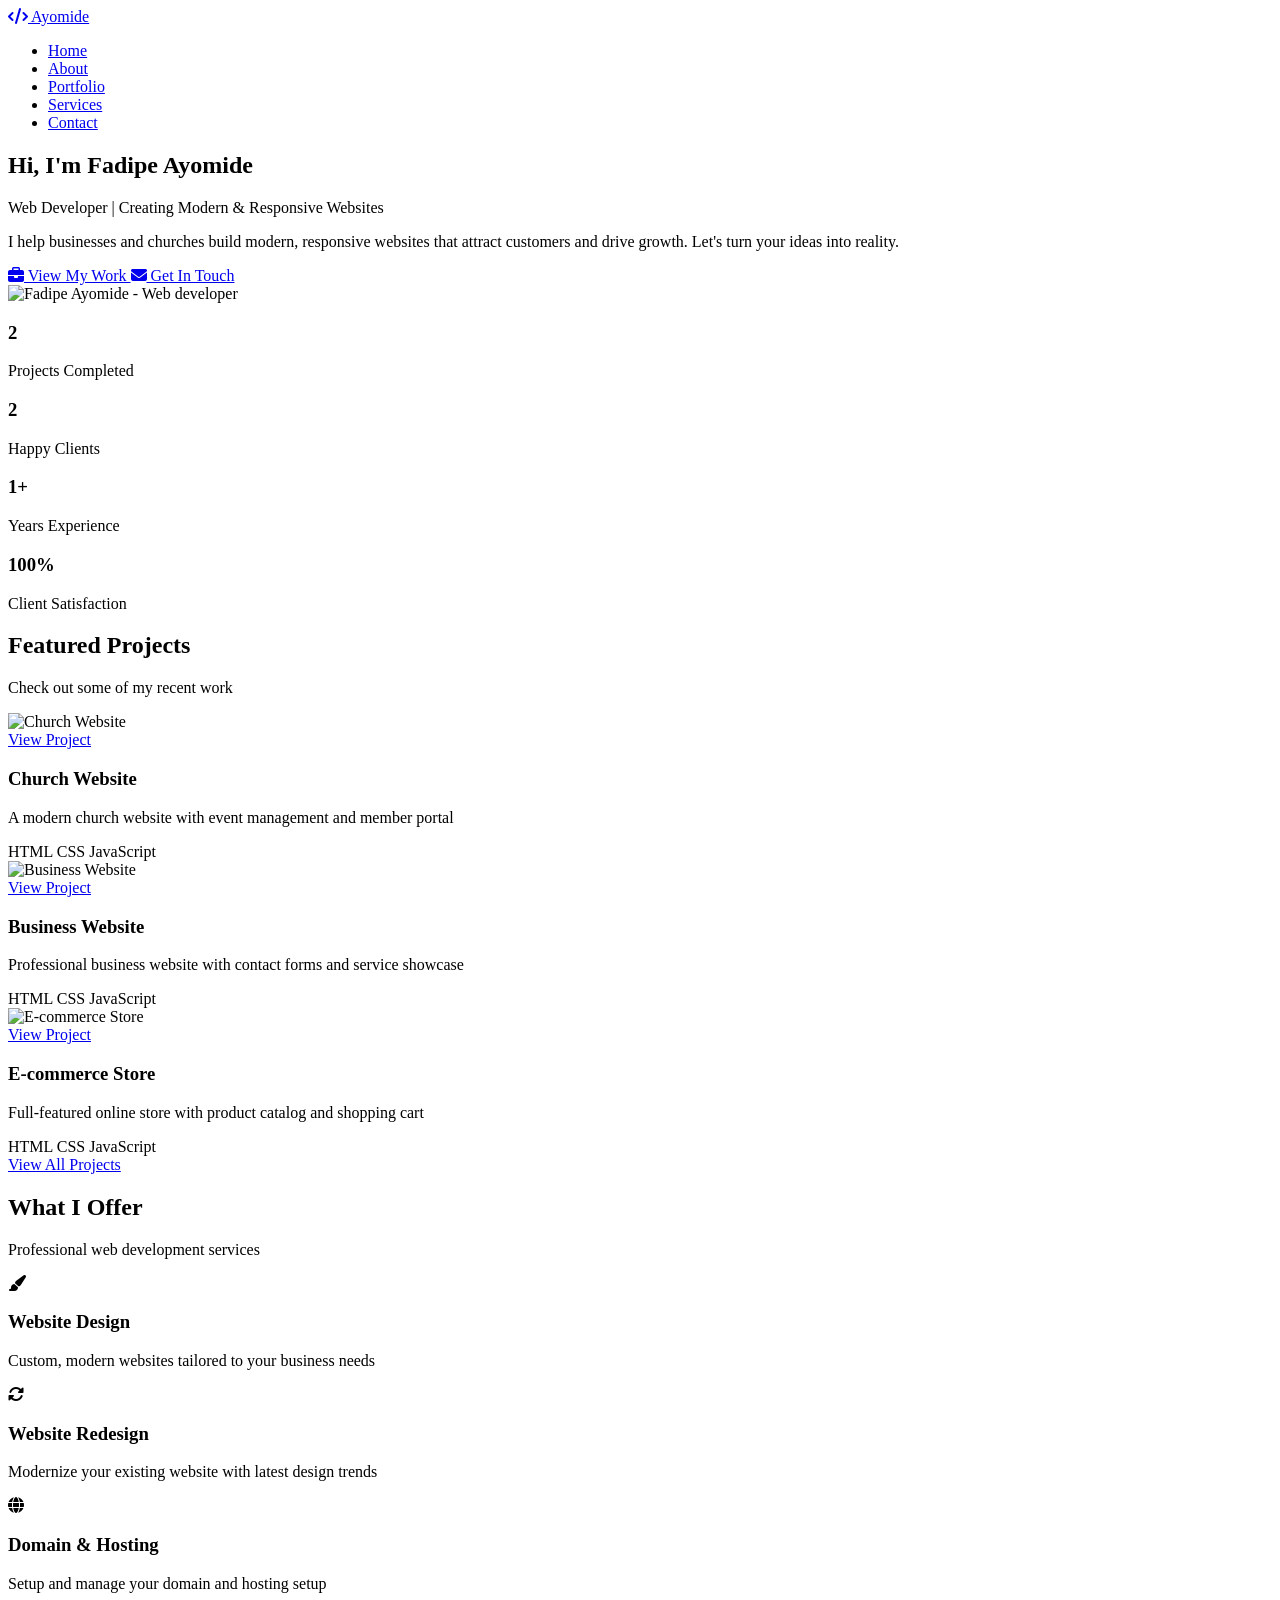
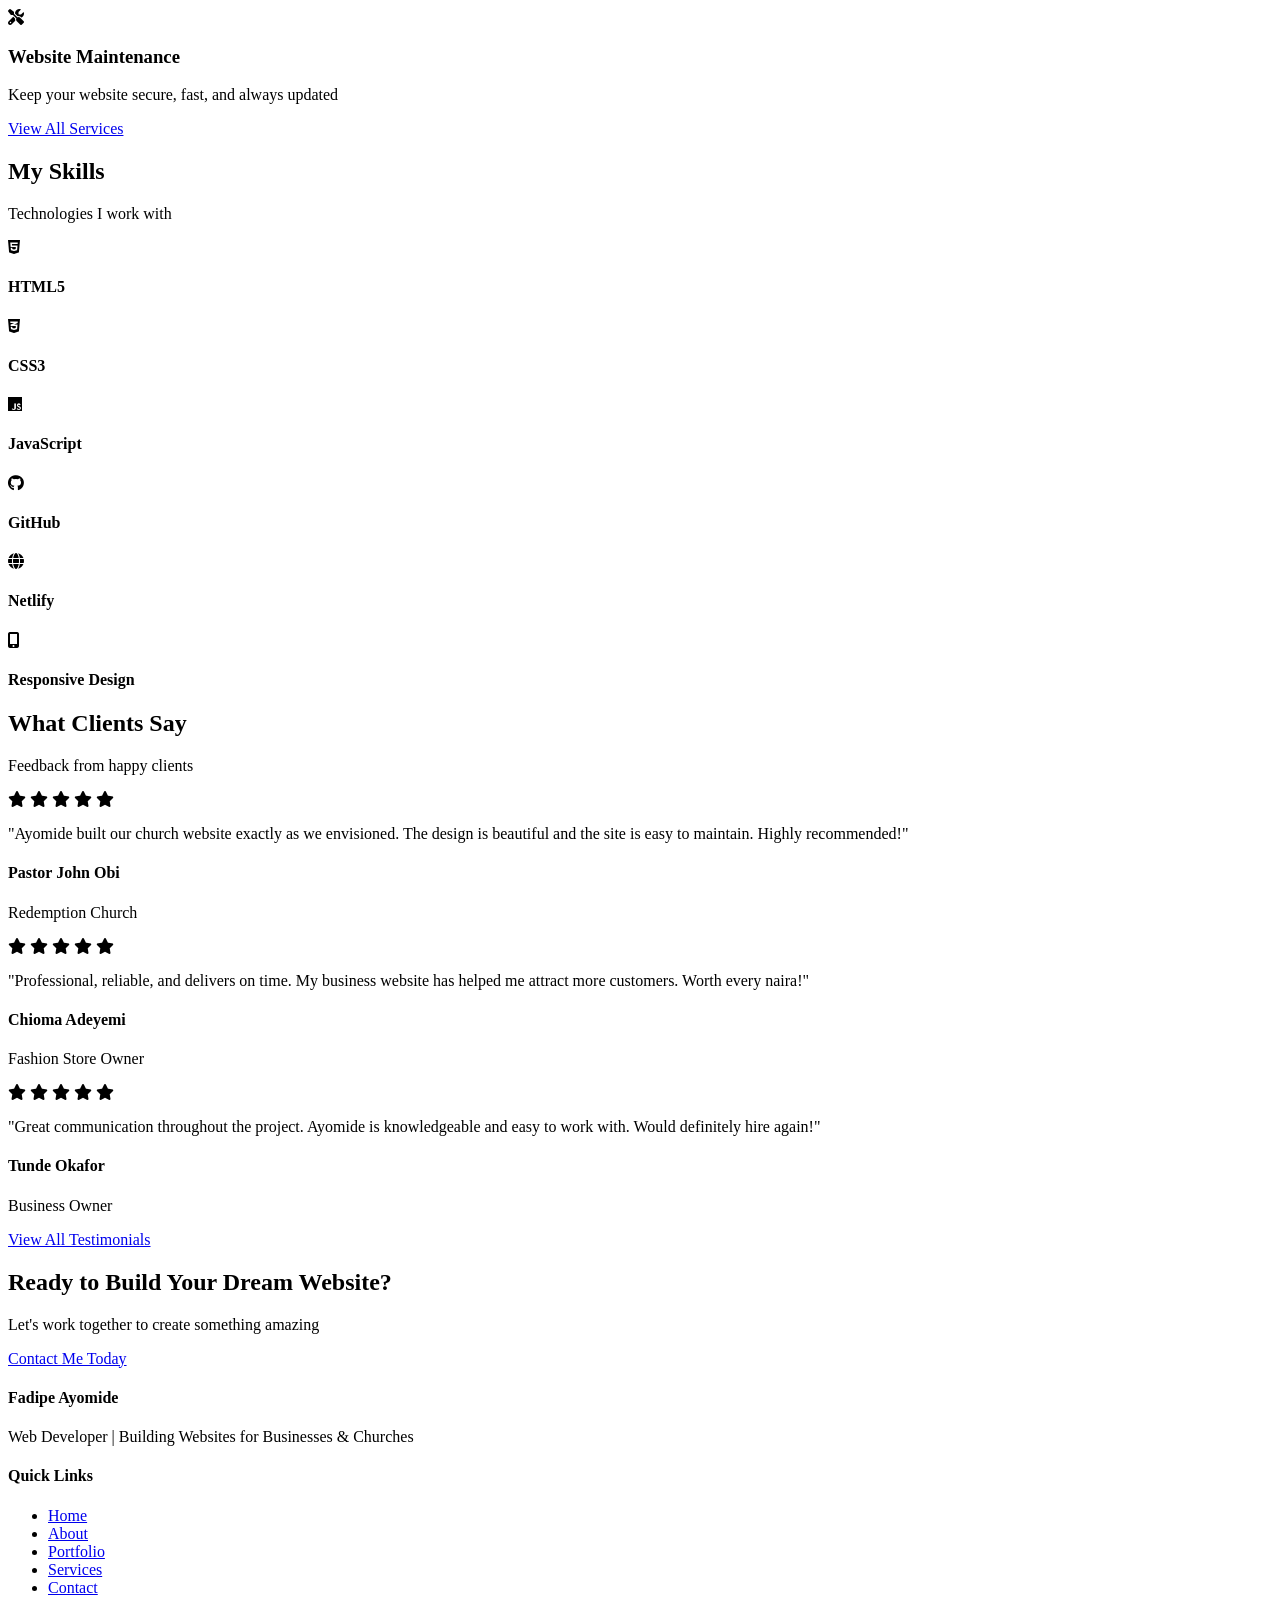
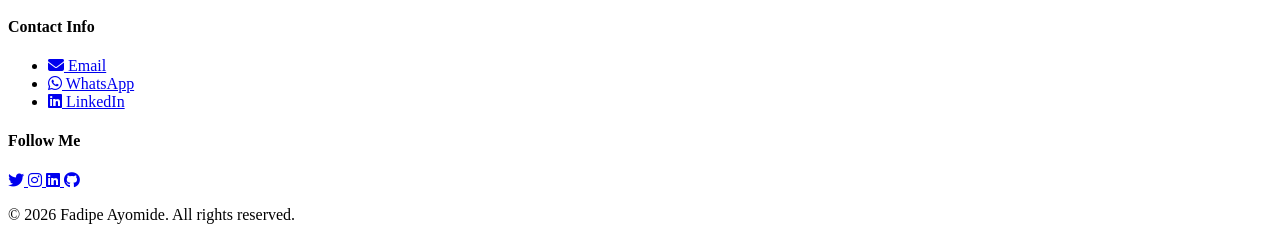
==== index.html @ 43a55271 "Update index.html" ====
<!DOCTYPE html>
<html lang="en">
<head>
    <meta charset="UTF-8">
    <meta name="viewport" content="width=device-width, initial-scale=1.0">
    <title>Fadipe Ayomide | Web Developer in Lagos, Nigeria</title>
    <meta name="description" content="Fadipe Ayomide is a professional web developer based in Lagos, Nigeria. He builds responsive websites for businesses, churches, and e-commerce brands. View his portfolio and contact him for affordable web design services." />
    <meta name="author" content="Fadipe Ayomide"/>
    <script type="application/ld+json">
{
  "@context": "https://schema.org",
  "@type": "Person",
  "name": "Fadipe Ayomide",
  "url": "https://fadipeayomide-portfolio.netlify.app/",
  "jobTitle": "Web Developer",
  "address": {
    "@type": "PostalAddress",
    "addressLocality": "Lagos",
    "addressCountry": "Nigeria"
  },
  "sameAs": [
    "https://github.com/ayomidejohn-max",
    "https://www.linkedin.com/in/fadipe-ayomide-oo1?utm_source=share_via&utm_content=profile&utm_medium=member_android",
  ]
}
    </script>
    <meta name="google-site-verification" content="SNGAaqN7cv9ubJ70wD2aol4jmVtgbN6CbvRn-JtB8uk" />
    <link rel="stylesheet" href="css/styles.css">
    <link rel="stylesheet" href="css/responsive.css">
    <link rel="stylesheet" href="https://cdnjs.cloudflare.com/ajax/libs/font-awesome/6.4.0/css/all.min.css">
</head>
<body>
    <!-- ==================== NAVIGATION ==================== -->
    <nav class="navbar">
        <div class="container">
            <div class="logo">
                <a href="index.html">
                    <i class="fas fa-code"></i> Ayomide
                </a>
            </div>
            <ul class="nav-links">
                <li><a href="index.html" class="active">Home</a></li>
                <li><a href="about.html">About</a></li>
                <li><a href="portfolio.html">Portfolio</a></li>
                <li><a href="services.html">Services</a></li>
                <li><a href="contact.html">Contact</a></li>
            </ul>
            <div class="hamburger">
                <span></span>
                <span></span>
                <span></span>
            </div>
        </div>
    </nav>

    <!-- ==================== HERO SECTION ==================== -->
    <section class="hero">
        <div class="container">
            <div class="hero-content">
                <h1 class="hero-title">
                    Hi, I'm <span class="highlight">Fadipe Ayomide</span>
                </h1>
                <p class="hero-subtitle">Web Developer | Creating Modern & Responsive Websites</p>
                <p class="hero-description">
                    I help businesses and churches build modern, responsive websites that attract 
                    customers and drive growth. Let's turn your ideas into reality.
                </p>
                <div class="hero-buttons">
                    <a href="portfolio.html" class="btn btn-primary">
                        <i class="fas fa-briefcase"></i> View My Work
                    </a>
                    <a href="contact.html" class="btn btn-secondary">
                        <i class="fas fa-envelope"></i> Get In Touch
                    </a>
                </div>
            </div>
            <div class="hero-image">
                <img src="profile-photo.jpg" alt=" Fadipe Ayomide - Web developer" class="profile-photo">
            </div>
        </div>
    </section>

    <!-- ==================== STATS SECTION ==================== -->
    <section class="stats">
        <div class="container">
            <div class="stat-card">
                <h3>2</h3>
                <p>Projects Completed</p>
            </div>
            <div class="stat-card">
                <h3>2</h3>
                <p>Happy Clients</p>
            </div>
            <div class="stat-card">
                <h3>1+</h3>
                <p>Years Experience</p>
            </div>
            <div class="stat-card">
                <h3>100%</h3>
                <p>Client Satisfaction</p>
            </div>
        </div>
    </section>

    <!-- ==================== FEATURED PROJECTS ==================== -->
    <section class="featured-projects">
        <div class="container">
            <div class="section-header">
                <h2>Featured Projects</h2>
                <p class="section-subtitle">Check out some of my recent work</p>
            </div>
            
            <div class="projects-grid">
                <!-- Project 1 -->
                <div class="project-card">
                    <div class="project-image">
                        <img src="project1.jpg" alt="Church Website">
                        <div class="project-overlay">
                            <a href="portfolio.html" class="project-link">View Project</a>
                        </div>
                    </div>
                    <div class="project-info">
                        <h3>Church Website</h3>
                        <p>A modern church website with event management and member portal</p>
                        <div class="project-tech">
                            <span>HTML</span>
                            <span>CSS</span>
                            <span>JavaScript</span>
                        </div>
                    </div>
                </div>

                <!-- Project 2 -->
                <div class="project-card">
                    <div class="project-image">
                        <img src="/project2.jpg" alt="Business Website">
                        <div class="project-overlay">
                            <a href="portfolio.html" class="project-link">View Project</a>
                        </div>
                    </div>
                    <div class="project-info">
                        <h3>Business Website</h3>
                        <p>Professional business website with contact forms and service showcase</p>
                        <div class="project-tech">
                            <span>HTML</span>
                            <span>CSS</span>
                            <span>JavaScript</span>
                        </div>
                    </div>
                </div>

                <!-- Project 3 -->
                <div class="project-card">
                    <div class="project-image">
                        <img src="project3.jpg" alt="E-commerce Store">
                        <div class="project-overlay">
                            <a href="portfolio.html" class="project-link">View Project</a>
                        </div>
                    </div>
                    <div class="project-info">
                        <h3>E-commerce Store</h3>
                        <p>Full-featured online store with product catalog and shopping cart</p>
                        <div class="project-tech">
                            <span>HTML</span>
                            <span>CSS</span>
                            <span>JavaScript</span>
                        </div>
                    </div>
                </div>
            </div>

            <div class="view-all-center">
                <a href="portfolio.html" class="btn btn-primary">View All Projects</a>
            </div>
        </div>
    </section>

    <!-- ==================== SERVICES PREVIEW ==================== -->
    <section class="services-preview">
        <div class="container">
            <div class="section-header">
                <h2>What I Offer</h2>
                <p class="section-subtitle">Professional web development services</p>
            </div>
            
            <div class="services-grid">
                <div class="service-card">
                    <div class="service-icon">
                        <i class="fas fa-paint-brush"></i>
                    </div>
                    <h3>Website Design</h3>
                    <p>Custom, modern websites tailored to your business needs</p>
                </div>

                <div class="service-card">
                    <div class="service-icon">
                        <i class="fas fa-sync-alt"></i>
                    </div>
                    <h3>Website Redesign</h3>
                    <p>Modernize your existing website with latest design trends</p>
                </div>

                <div class="service-card">
                    <div class="service-icon">
                        <i class="fas fa-globe"></i>
                    </div>
                    <h3>Domain & Hosting</h3>
                    <p>Setup and manage your domain and hosting setup</p>
                </div>

                <div class="service-card">
                    <div class="service-icon">
                        <i class="fas fa-tools"></i>
                    </div>
                    <h3>Website Maintenance</h3>
                    <p>Keep your website secure, fast, and always updated</p>
                </div>
            </div>

            <div class="view-all-center">
                <a href="services.html" class="btn btn-primary">View All Services</a>
            </div>
        </div>
    </section>

    <!-- ==================== SKILLS PREVIEW ==================== -->
    <section class="skills-preview">
        <div class="container">
            <div class="section-header">
                <h2>My Skills</h2>
                <p class="section-subtitle">Technologies I work with</p>
            </div>

            <div class="skills-grid">
                <div class="skill-item">
                    <i class="fab fa-html5"></i>
                    <h4>HTML5</h4>
                </div>
                <div class="skill-item">
                    <i class="fab fa-css3-alt"></i>
                    <h4>CSS3</h4>
                </div>
                <div class="skill-item">
                    <i class="fab fa-js"></i>
                    <h4>JavaScript</h4>
                </div>
                <div class="skill-item">
                    <i class="fab fa-github"></i>
                    <h4>GitHub</h4>
                </div>
                <div class="skill-item">
                    <i class="fas fa-globe"></i>
                    <h4>Netlify</h4>
                </div>
                <div class="skill-item">
                    <i class="fas fa-mobile-alt"></i>
                    <h4>Responsive Design</h4>
                </div>
            </div>
        </div>
    </section>

    <!-- ==================== TESTIMONIALS PREVIEW ==================== -->
    <section class="testimonials-preview">
        <div class="container">
            <div class="section-header">
                <h2>What Clients Say</h2>
                <p class="section-subtitle">Feedback from happy clients</p>
            </div>

            <div class="testimonials-grid">
                <div class="testimonial-card">
                    <div class="stars">
                        <i class="fas fa-star"></i>
                        <i class="fas fa-star"></i>
                        <i class="fas fa-star"></i>
                        <i class="fas fa-star"></i>
                        <i class="fas fa-star"></i>
                    </div>
                    <p class="testimonial-text">
                        "Ayomide built our church website exactly as we envisioned. The design is beautiful and the site is easy to maintain. Highly recommended!"
                    </p>
                    <div class="testimonial-author">
                        <h4>Pastor John Obi</h4>
                        <p>Redemption Church</p>
                    </div>
                </div>

                <div class="testimonial-card">
                    <div class="stars">
                        <i class="fas fa-star"></i>
                        <i class="fas fa-star"></i>
                        <i class="fas fa-star"></i>
                        <i class="fas fa-star"></i>
                        <i class="fas fa-star"></i>
                    </div>
                    <p class="testimonial-text">
                        "Professional, reliable, and delivers on time. My business website has helped me attract more customers. Worth every naira!"
                    </p>
                    <div class="testimonial-author">
                        <h4>Chioma Adeyemi</h4>
                        <p>Fashion Store Owner</p>
                    </div>
                </div>

                <div class="testimonial-card">
                    <div class="stars">
                        <i class="fas fa-star"></i>
                        <i class="fas fa-star"></i>
                        <i class="fas fa-star"></i>
                        <i class="fas fa-star"></i>
                        <i class="fas fa-star"></i>
                    </div>
                    <p class="testimonial-text">
                        "Great communication throughout the project. Ayomide is knowledgeable and easy to work with. Would definitely hire again!"
                    </p>
                    <div class="testimonial-author">
                        <h4>Tunde Okafor</h4>
                        <p>Business Owner</p>
                    </div>
                </div>
            </div>

            <div class="view-all-center">
                <a href="testimonials.html" class="btn btn-primary">View All Testimonials</a>
            </div>
        </div>
    </section>

    <!-- ==================== CTA SECTION ==================== -->
    <section class="cta">
        <div class="container">
            <h2>Ready to Build Your Dream Website?</h2>
            <p>Let's work together to create something amazing</p>
            <a href="contact.html" class="btn btn-light">Contact Me Today</a>
        </div>
    </section>

    <!-- ==================== FOOTER ==================== -->
    <footer class="footer">
        <div class="container">
            <div class="footer-content">
                <!-- Footer Section 1 -->
                <div class="footer-section">
                    <h4>Fadipe Ayomide</h4>
                    <p>Web Developer | Building Websites for Businesses & Churches</p>
                </div>

                <!-- Footer Section 2 -->
                <div class="footer-section">
                    <h4>Quick Links</h4>
                    <ul>
                        <li><a href="index.html">Home</a></li>
                        <li><a href="about.html">About</a></li>
                        <li><a href="portfolio.html">Portfolio</a></li>
                        <li><a href="services.html">Services</a></li>
                        <li><a href="contact.html">Contact</a></li>
                    </ul>
                </div>

                <!-- Footer Section 3 -->
                <div class="footer-section">
                    <h4>Contact Info</h4>
                    <ul>
                        <li>
                            <a href="mailto:fadipeayomide17@gmail.com">
                                <i class="fas fa-envelope"></i> Email
                            </a>
                        </li>
                        <li>
                            <a href="https://wa.me/2349033212713" target="_blank">
                                <i class="fab fa-whatsapp"></i> WhatsApp
                            </a>
                        </li>
                        <li>
                            <a href="https://www.linkedin.com/in/fadipe-ayomide-oo1" target="_blank">
                                <i class="fab fa-linkedin"></i> LinkedIn
                            </a>
                        </li>
                    </ul>
                </div>

                <!-- Footer Section 4 -->
                <div class="footer-section">
                    <h4>Follow Me</h4>
                    <div class="social-links">
                        <a href="https://twitter.com" target="_blank" title="Twitter">
                            <i class="fab fa-twitter"></i>
                        </a>
                        <a href="https://instagram.com" target="_blank" title="Instagram">
                            <i class="fab fa-instagram"></i>
                        </a>
                        <a href="https://www.linkedin.com/in/fadipe-ayomide-oo1" target="_blank" title="LinkedIn">
                            <i class="fab fa-linkedin"></i>
                        </a>
                        <a href="https://github.com" target="_blank" title="GitHub">
                            <i class="fab fa-github"></i>
                        </a>
                    </div>
                </div>
            </div>

            <!-- Footer Bottom -->
            <div class="footer-bottom">
                <p>&copy; 2026 Fadipe Ayomide. All rights reserved.</p>
            </div>
        </div>
    </footer>

    <!-- ==================== SCRIPTS ==================== -->
    <script src="js/script.js"></script>
</body>
</html>
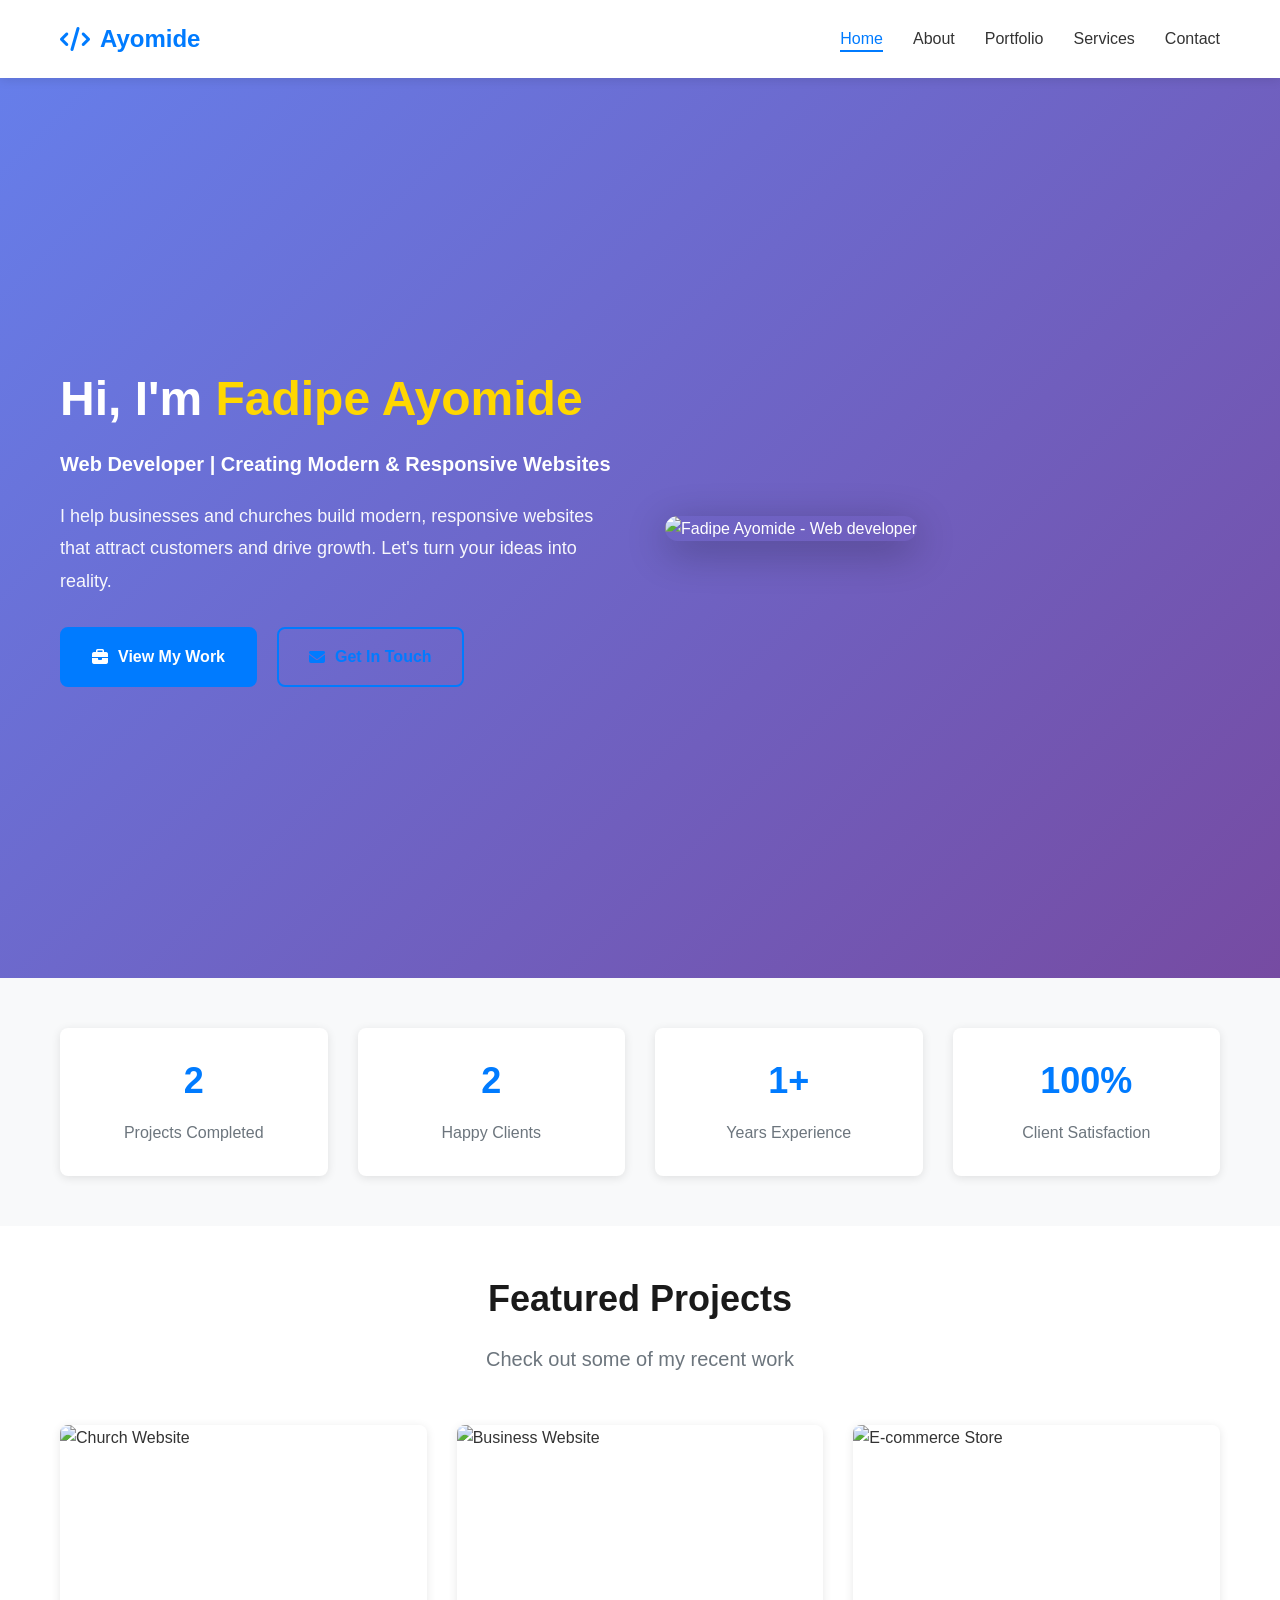
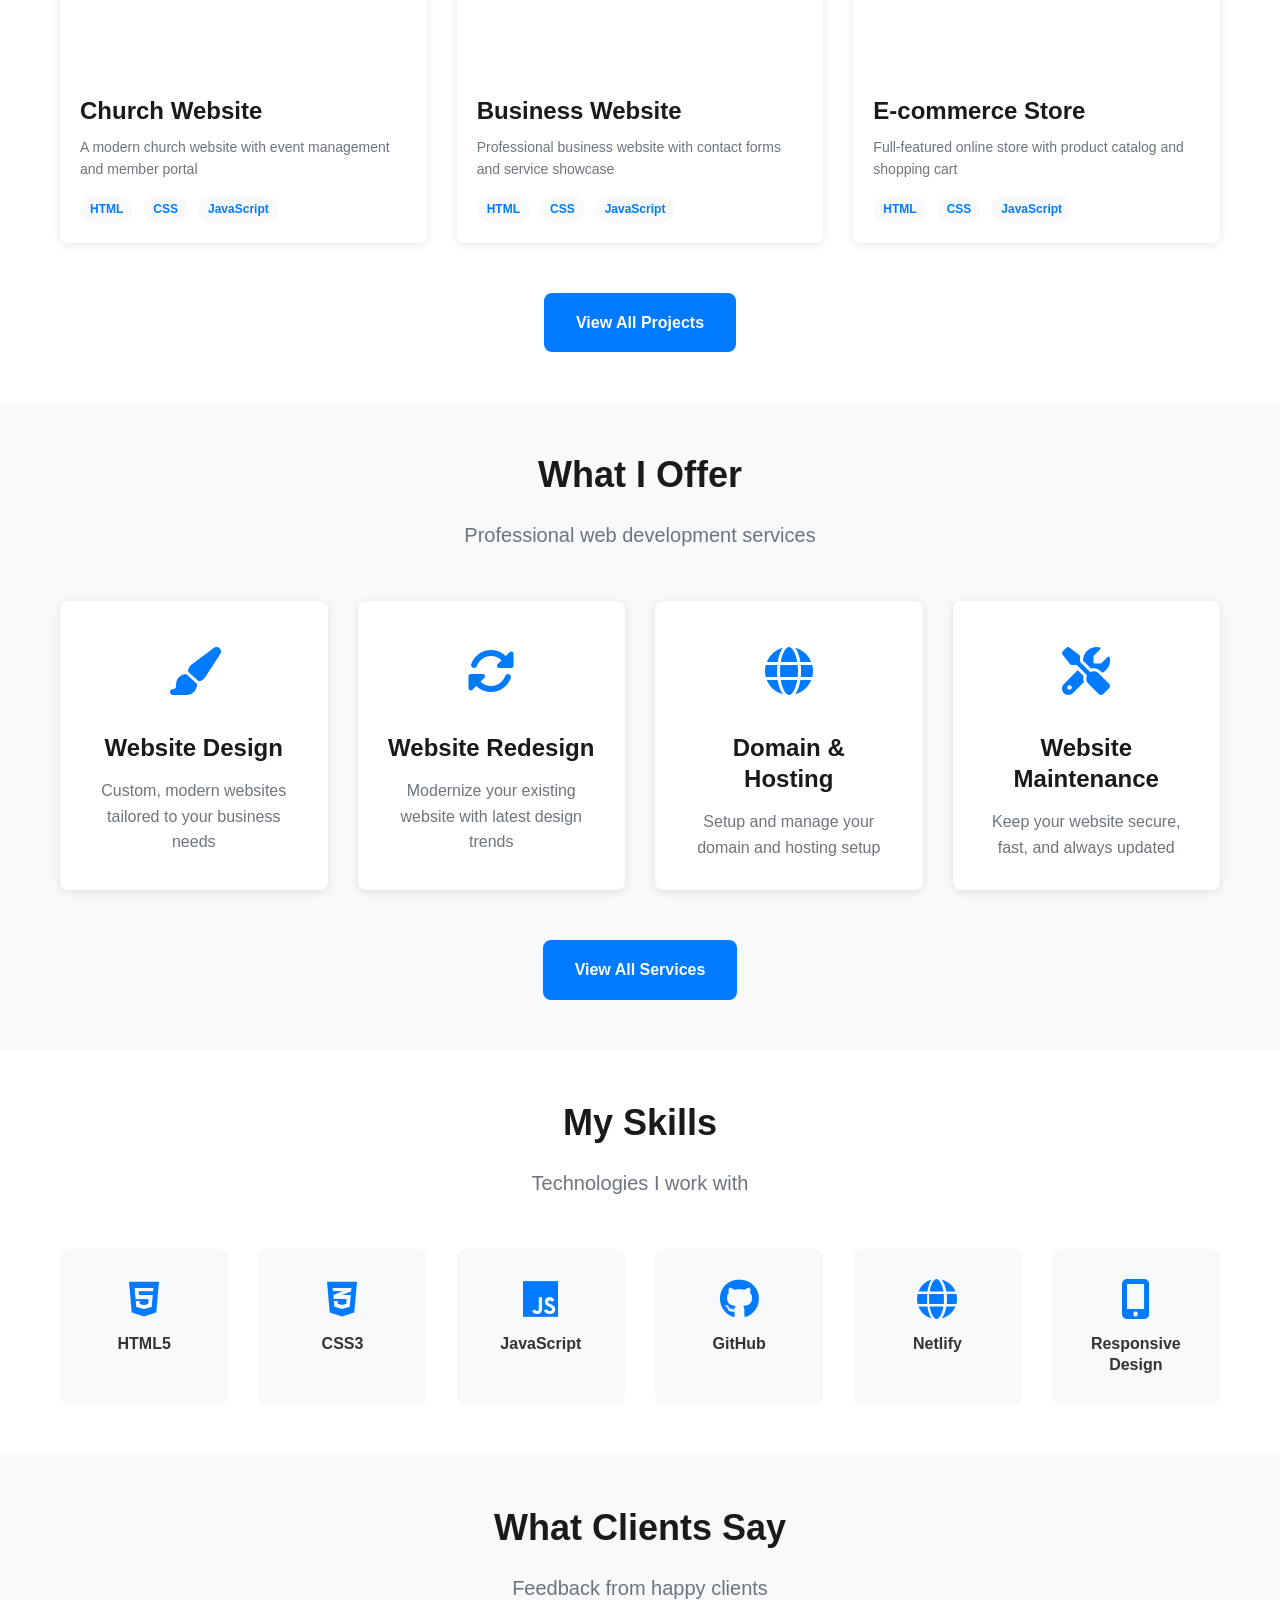
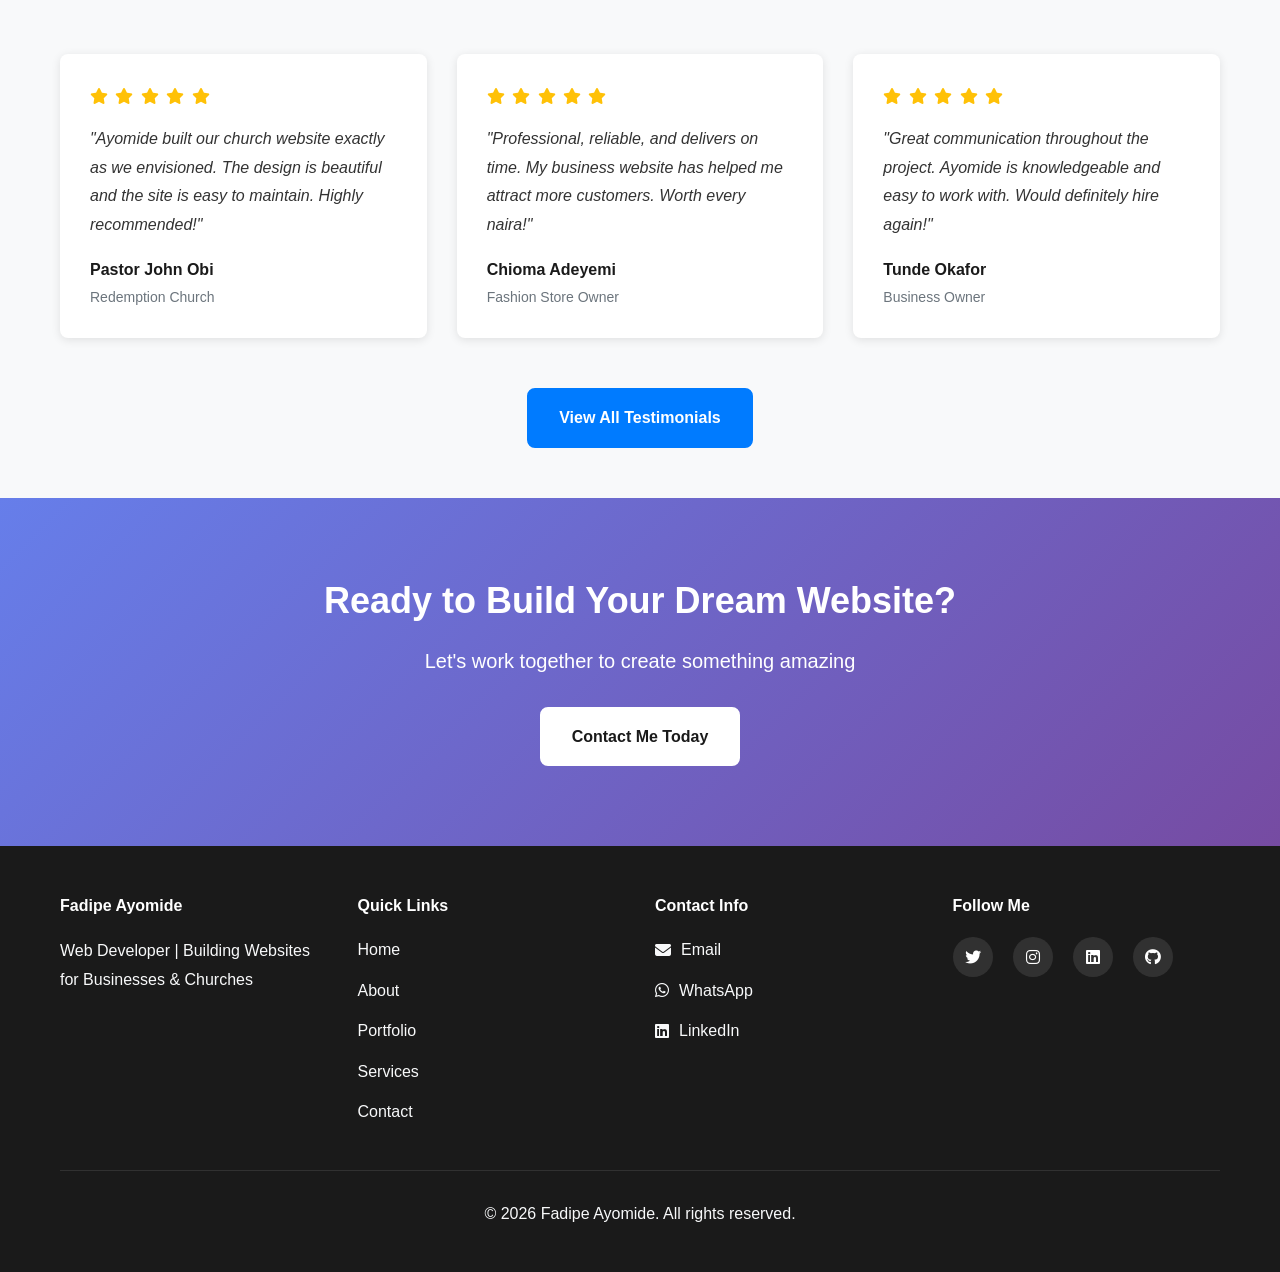
==== commit 69d6f15a: "Update index.html" ====
--- a/index.html
+++ b/index.html
@@ -11,7 +11,7 @@
   "@context": "https://schema.org",
   "@type": "Person",
   "name": "Fadipe Ayomide",
-  "url": "https://fadipeayomide-portfolio.netlify.app/",
+  "url": "https://fadipe-ayomide.netlify.app/",
   "jobTitle": "Web Developer",
   "address": {
     "@type": "PostalAddress",
@@ -24,7 +24,7 @@
   ]
 }
     </script>
-    <meta name="google-site-verification" content="SNGAaqN7cv9ubJ70wD2aol4jmVtgbN6CbvRn-JtB8uk" />
+    <meta name="google-site-verification" content="google-site-verification=AJOcswPf_LCkEV9ADrlcrHZTpO00wOT6LRlL_r1VpU8" />
     <link rel="stylesheet" href="css/styles.css">
     <link rel="stylesheet" href="css/responsive.css">
     <link rel="stylesheet" href="https://cdnjs.cloudflare.com/ajax/libs/font-awesome/6.4.0/css/all.min.css">
--- a/css/styles.css
+++ b/css/styles.css
@@ -0,0 +1,4756 @@
+/* ============================================================
+   FADIPE AYOMIDE PORTFOLIO - MAIN STYLES
+   ============================================================ */
+
+/* ==================== ROOT VARIABLES ==================== */
+:root {
+    /* Colors */
+    --primary-color: #007bff;
+    --secondary-color: #6c757d;
+    --success-color: #28a745;
+    --danger-color: #dc3545;
+    --dark-color: #1a1a1a;
+    --light-color: #f8f9fa;
+    --white-color: #ffffff;
+    --text-color: #333333;
+    --border-color: #e0e0e0;
+    --shadow-color: rgba(0, 0, 0, 0.1);
+    
+    /* Fonts */
+    --font-family: 'Segoe UI', Tahoma, Geneva, Verdana, sans-serif;
+    --font-size-base: 16px;
+    --font-size-large: 20px;
+    --font-size-h1: 48px;
+    --font-size-h2: 36px;
+    --font-size-h3: 24px;
+    
+    /* Spacing */
+    --spacing-xs: 5px;
+    --spacing-sm: 10px;
+    --spacing-md: 15px;
+    --spacing-lg: 20px;
+    --spacing-xl: 30px;
+    --spacing-xxl: 50px;
+    
+    /* Border Radius */
+    --border-radius: 8px;
+    --border-radius-large: 15px;
+    
+    /* Transitions */
+    --transition: all 0.3s ease;
+    
+    /* Box Shadow */
+    --box-shadow: 0 2px 10px rgba(0, 0, 0, 0.1);
+    --box-shadow-hover: 0 5px 20px rgba(0, 0, 0, 0.15);
+}
+
+/* ==================== GLOBAL STYLES ==================== */
+* {
+    margin: 0;
+    padding: 0;
+    box-sizing: border-box;
+}
+
+html {
+    scroll-behavior: smooth;
+}
+
+body {
+    font-family: var(--font-family);
+    font-size: var(--font-size-base);
+    color: var(--text-color);
+    line-height: 1.6;
+    background-color: var(--white-color);
+}
+
+/* ==================== TYPOGRAPHY ==================== */
+h1, h2, h3, h4, h5, h6 {
+    font-weight: 700;
+    margin-bottom: var(--spacing-lg);
+    line-height: 1.3;
+}
+
+h1 {
+    font-size: var(--font-size-h1);
+}
+
+h2 {
+    font-size: var(--font-size-h2);
+}
+
+h3 {
+    font-size: var(--font-size-h3);
+}
+
+p {
+    margin-bottom: var(--spacing-md);
+}
+
+a {
+    color: var(--primary-color);
+    text-decoration: none;
+    transition: var(--transition);
+}
+
+a:hover {
+    color: darken(var(--primary-color), 10%);
+}
+
+ul, ol {
+    margin-left: var(--spacing-lg);
+    margin-bottom: var(--spacing-md);
+}
+
+/* ==================== CONTAINER ==================== */
+.container {
+    max-width: 1200px;
+    margin: 0 auto;
+    padding: 0 var(--spacing-lg);
+}
+
+/* ==================== BUTTONS ==================== */
+.btn {
+    display: inline-block;
+    padding: var(--spacing-md) var(--spacing-xl);
+    border-radius: var(--border-radius);
+    font-size: var(--font-size-base);
+    font-weight: 600;
+    text-align: center;
+    cursor: pointer;
+    transition: var(--transition);
+    border: 2px solid transparent;
+    text-decoration: none;
+    white-space: nowrap;
+    display: inline-flex;
+    align-items: center;
+    gap: var(--spacing-sm);
+}
+
+.btn-primary {
+    background-color: var(--primary-color);
+    color: var(--white-color);
+    border-color: var(--primary-color);
+}
+
+.btn-primary:hover {
+    background-color: #0056b3;
+    border-color: #0056b3;
+    transform: translateY(-2px);
+    box-shadow: var(--box-shadow-hover);
+}
+
+.btn-secondary {
+    background-color: transparent;
+    color: var(--primary-color);
+    border-color: var(--primary-color);
+}
+
+.btn-secondary:hover {
+    background-color: var(--primary-color);
+    color: var(--white-color);
+    transform: translateY(-2px);
+}
+
+.btn-light {
+    background-color: var(--white-color);
+    color: var(--dark-color);
+    border-color: var(--white-color);
+}
+
+.btn-light:hover {
+    background-color: var(--light-color);
+    transform: translateY(-2px);
+    box-shadow: var(--box-shadow-hover);
+}
+
+.btn-small {
+    padding: var(--spacing-sm) var(--spacing-md);
+    font-size: 14px;
+}
+
+/* ==================== NAVIGATION ==================== */
+.navbar {
+    background-color: var(--white-color);
+    box-shadow: var(--box-shadow);
+    position: sticky;
+    top: 0;
+    z-index: 1000;
+}
+
+.navbar .container {
+    display: flex;
+    justify-content: space-between;
+    align-items: center;
+    padding: var(--spacing-lg);
+}
+
+.logo a {
+    font-size: 24px;
+    font-weight: 700;
+    color: var(--primary-color);
+    display: flex;
+    align-items: center;
+    gap: var(--spacing-sm);
+}
+
+.nav-links {
+    display: flex;
+    list-style: none;
+    gap: var(--spacing-xl);
+    margin: 0;
+}
+
+.nav-links a {
+    color: var(--text-color);
+    font-weight: 500;
+    position: relative;
+    padding-bottom: 5px;
+}
+
+.nav-links a:hover,
+.nav-links a.active {
+    color: var(--primary-color);
+}
+
+.nav-links a.active::after {
+    content: '';
+    position: absolute;
+    bottom: 0;
+    left: 0;
+    width: 100%;
+    height: 2px;
+    background-color: var(--primary-color);
+}
+
+.hamburger {
+    display: none;
+    flex-direction: column;
+    cursor: pointer;
+    gap: 5px;
+}
+
+.hamburger span {
+    width: 25px;
+    height: 3px;
+    background-color: var(--text-color);
+    border-radius: 2px;
+    transition: var(--transition);
+}
+
+/* ==================== HERO SECTION ==================== */
+.hero {
+    padding: 100px var(--spacing-lg);
+    background: linear-gradient(135deg, #667eea 0%, #764ba2 100%);
+    color: var(--white-color);
+    min-height: 100vh;
+    display: flex;
+    align-items: center;
+}
+
+.hero .container {
+    display: grid;
+    grid-template-columns: 1fr 1fr;
+    gap: var(--spacing-xxl);
+    align-items: center;
+}
+
+.hero-content h1 {
+    font-size: var(--font-size-h1);
+    margin-bottom: var(--spacing-lg);
+    line-height: 1.2;
+}
+
+.highlight {
+    color: #ffd700;
+}
+
+.hero-subtitle {
+    font-size: var(--font-size-large);
+    margin-bottom: var(--spacing-lg);
+    font-weight: 600;
+}
+
+.hero-description {
+    font-size: 18px;
+    margin-bottom: var(--spacing-xl);
+    line-height: 1.8;
+    opacity: 0.95;
+}
+
+.hero-buttons {
+    display: flex;
+    gap: var(--spacing-lg);
+    flex-wrap: wrap;
+}
+
+.profile-photo {
+    width: 100%;
+    max-width: 400px;
+    border-radius: var(--border-radius-large);
+    box-shadow: 0 10px 40px rgba(0, 0, 0, 0.3);
+    animation: float 3s ease-in-out infinite;
+}
+
+@keyframes float {
+    0%, 100% {
+        transform: translateY(0px);
+    }
+    50% {
+        transform: translateY(-20px);
+    }
+}
+
+/* ==================== STATS SECTION ==================== */
+.stats {
+    padding: var(--spacing-xxl) var(--spacing-lg);
+    background-color: var(--light-color);
+}
+
+.stats .container {
+    display: grid;
+    grid-template-columns: repeat(auto-fit, minmax(200px, 1fr));
+    gap: var(--spacing-xl);
+}
+
+.stat-card {
+    text-align: center;
+    padding: var(--spacing-xl);
+    background-color: var(--white-color);
+    border-radius: var(--border-radius);
+    box-shadow: var(--box-shadow);
+    transition: var(--transition);
+}
+
+.stat-card:hover {
+    transform: translateY(-5px);
+    box-shadow: var(--box-shadow-hover);
+}
+
+.stat-card h3 {
+    font-size: 36px;
+    color: var(--primary-color);
+    margin-bottom: var(--spacing-md);
+}
+
+.stat-card p {
+    color: var(--secondary-color);
+    margin: 0;
+}
+
+/* ==================== SECTION HEADER ==================== */
+.section-header {
+    text-align: center;
+    margin-bottom: var(--spacing-xxl);
+}
+
+.section-header h2 {
+    color: var(--dark-color);
+    margin-bottom: var(--spacing-lg);
+}
+
+.section-subtitle {
+    font-size: var(--font-size-large);
+    color: var(--secondary-color);
+    margin-bottom: 0;
+}
+
+/* ==================== FEATURED PROJECTS ==================== */
+.featured-projects {
+    padding: var(--spacing-xxl) var(--spacing-lg);
+}
+
+.projects-grid {
+    display: grid;
+    grid-template-columns: repeat(auto-fit, minmax(300px, 1fr));
+    gap: var(--spacing-xl);
+    margin-bottom: var(--spacing-xxl);
+}
+
+.project-card {
+    border-radius: var(--border-radius);
+    overflow: hidden;
+    box-shadow: var(--box-shadow);
+    transition: var(--transition);
+}
+
+.project-card:hover {
+    transform: translateY(-8px);
+    box-shadow: var(--box-shadow-hover);
+}
+
+.project-image {
+    position: relative;
+    overflow: hidden;
+    height: 250px;
+}
+
+.project-image img {
+    width: 100%;
+    height: 100%;
+    object-fit: cover;
+    transition: var(--transition);
+}
+
+.project-card:hover .project-image img {
+    transform: scale(1.1);
+}
+
+.project-overlay {
+    position: absolute;
+    top: 0;
+    left: 0;
+    width: 100%;
+    height: 100%;
+    background-color: rgba(0, 123, 255, 0.9);
+    display: flex;
+    align-items: center;
+    justify-content: center;
+    opacity: 0;
+    transition: var(--transition);
+}
+
+.project-card:hover .project-overlay {
+    opacity: 1;
+}
+
+.project-link {
+    background-color: var(--white-color);
+    color: var(--primary-color);
+    padding: var(--spacing-md) var(--spacing-xl);
+    border-radius: var(--border-radius);
+    font-weight: 600;
+    display: inline-block;
+}
+
+.project-link:hover {
+    background-color: var(--light-color);
+}
+
+.project-info {
+    padding: var(--spacing-lg);
+}
+
+.project-info h3 {
+    color: var(--dark-color);
+    margin-bottom: var(--spacing-sm);
+}
+
+.project-info p {
+    color: var(--secondary-color);
+    font-size: 14px;
+    margin-bottom: var(--spacing-md);
+}
+
+.project-tech {
+    display: flex;
+    gap: var(--spacing-sm);
+    flex-wrap: wrap;
+}
+
+.project-tech span {
+    background-color: var(--light-color);
+    color: var(--primary-color);
+    padding: 4px 10px;
+    border-radius: 20px;
+    font-size: 12px;
+    font-weight: 600;
+}
+
+/* ==================== VIEW ALL CENTER ==================== */
+.view-all-center {
+    text-align: center;
+}
+
+/* ==================== SERVICES PREVIEW ==================== */
+.services-preview {
+    padding: var(--spacing-xxl) var(--spacing-lg);
+    background-color: var(--light-color);
+}
+
+.services-grid {
+    display: grid;
+    grid-template-columns: repeat(auto-fit, minmax(250px, 1fr));
+    gap: var(--spacing-xl);
+    margin-bottom: var(--spacing-xxl);
+}
+
+.service-card {
+    background-color: var(--white-color);
+    padding: var(--spacing-xl);
+    border-radius: var(--border-radius);
+    text-align: center;
+    box-shadow: var(--box-shadow);
+    transition: var(--transition);
+    border-top: 4px solid transparent;
+}
+
+.service-card:hover {
+    transform: translateY(-8px);
+    box-shadow: var(--box-shadow-hover);
+    border-top-color: var(--primary-color);
+}
+
+.service-icon {
+    font-size: 48px;
+    color: var(--primary-color);
+    margin-bottom: var(--spacing-lg);
+}
+
+.service-card h3 {
+    color: var(--dark-color);
+    margin-bottom: var(--spacing-md);
+}
+
+.service-card p {
+    color: var(--secondary-color);
+    margin: 0;
+}
+
+/* ==================== SKILLS PREVIEW ==================== */
+.skills-preview {
+    padding: var(--spacing-xxl) var(--spacing-lg);
+}
+
+.skills-grid {
+    display: grid;
+    grid-template-columns: repeat(auto-fit, minmax(150px, 1fr));
+    gap: var(--spacing-xl);
+}
+
+.skill-item {
+    text-align: center;
+    padding: var(--spacing-xl);
+    background-color: var(--light-color);
+    border-radius: var(--border-radius);
+    transition: var(--transition);
+}
+
+.skill-item:hover {
+    background-color: var(--primary-color);
+    color: var(--white-color);
+    transform: translateY(-5px);
+}
+
+.skill-item i {
+    font-size: 40px;
+    margin-bottom: var(--spacing-md);
+    display: block;
+    color: var(--primary-color);
+}
+
+.skill-item:hover i {
+    color: var(--white-color);
+}
+
+.skill-item h4 {
+    margin: 0;
+    font-size: 16px;
+}
+
+/* ==================== TESTIMONIALS PREVIEW ==================== */
+.testimonials-preview {
+    padding: var(--spacing-xxl) var(--spacing-lg);
+    background-color: var(--light-color);
+}
+
+.testimonials-grid {
+    display: grid;
+    grid-template-columns: repeat(auto-fit, minmax(300px, 1fr));
+    gap: var(--spacing-xl);
+    margin-bottom: var(--spacing-xxl);
+}
+
+.testimonial-card {
+    background-color: var(--white-color);
+    padding: var(--spacing-xl);
+    border-radius: var(--border-radius);
+    box-shadow: var(--box-shadow);
+    transition: var(--transition);
+}
+
+.testimonial-card:hover {
+    transform: translateY(-5px);
+    box-shadow: var(--box-shadow-hover);
+}
+
+.stars {
+    margin-bottom: var(--spacing-md);
+}
+
+.stars i {
+    color: #ffc107;
+    margin-right: 3px;
+}
+
+.testimonial-text {
+    font-style: italic;
+    color: var(--text-color);
+    margin-bottom: var(--spacing-lg);
+    line-height: 1.8;
+}
+
+.testimonial-author h4 {
+    margin-bottom: 5px;
+    color: var(--dark-color);
+}
+
+.testimonial-author p {
+    color: var(--secondary-color);
+    font-size: 14px;
+    margin: 0;
+}
+
+/* ==================== CTA SECTION ==================== */
+.cta {
+    padding: 80px var(--spacing-lg);
+    background: linear-gradient(135deg, #667eea 0%, #764ba2 100%);
+    color: var(--white-color);
+    text-align: center;
+}
+
+.cta h2 {
+    font-size: var(--font-size-h2);
+    margin-bottom: var(--spacing-lg);
+    color: var(--white-color);
+}
+
+.cta p {
+    font-size: var(--font-size-large);
+    margin-bottom: var(--spacing-xl);
+}
+
+/* ==================== FOOTER ==================== */
+.footer {
+    background-color: var(--dark-color);
+    color: var(--light-color);
+    padding: var(--spacing-xxl) var(--spacing-lg) var(--spacing-xl);
+}
+
+.footer-content {
+    display: grid;
+    grid-template-columns: repeat(auto-fit, minmax(250px, 1fr));
+    gap: var(--spacing-xl);
+    margin-bottom: var(--spacing-xl);
+}
+
+.footer-section h4 {
+    color: var(--white-color);
+    margin-bottom: var(--spacing-lg);
+}
+
+.footer-section p {
+    color: var(--light-color);
+    line-height: 1.8;
+    margin-bottom: 0;
+}
+
+.footer-section ul {
+    list-style: none;
+    margin: 0;
+    padding: 0;
+}
+
+.footer-section ul li {
+    margin-bottom: var(--spacing-md);
+}
+
+.footer-section a {
+    color: var(--light-color);
+    display: flex;
+    align-items: center;
+    gap: var(--spacing-sm);
+}
+
+.footer-section a:hover {
+    color: var(--primary-color);
+}
+
+.social-links {
+    display: flex;
+    gap: var(--spacing-lg);
+}
+
+.social-links a {
+    width: 40px;
+    height: 40px;
+    background-color: rgba(255, 255, 255, 0.1);
+    border-radius: 50%;
+    display: flex;
+    align-items: center;
+    justify-content: center;
+    transition: var(--transition);
+    color: var(--white-color);
+    margin: 0;
+}
+
+.social-links a:hover {
+    background-color: var(--primary-color);
+    color: var(--white-color);
+}
+
+.footer-bottom {
+    border-top: 1px solid rgba(255, 255, 255, 0.1);
+    padding-top: var(--spacing-xl);
+    text-align: center;
+    color: var(--light-color);
+}
+
+/* ==================== UTILITIES ==================== */
+.text-center {
+    text-align: center;
+}
+
+.text-primary {
+    color: var(--primary-color);
+}
+
+.text-secondary {
+    color: var(--secondary-color);
+}
+
+.text-white {
+    color: var(--white-color);
+}
+
+.bg-light {
+    background-color: var(--light-color);
+}
+
+.bg-white {
+    background-color: var(--white-color);
+}
+
+.mt-sm { margin-top: var(--spacing-sm); }
+.mt-md { margin-top: var(--spacing-md); }
+.mt-lg { margin-top: var(--spacing-lg); }
+.mt-xl { margin-top: var(--spacing-xl); }
+
+.mb-sm { margin-bottom: var(--spacing-sm); }
+.mb-md { margin-bottom: var(--spacing-md); }
+.mb-lg { margin-bottom: var(--spacing-lg); }
+.mb-xl { margin-bottom: var(--spacing-xl); }
+
+.p-sm { padding: var(--spacing-sm); }
+.p-md { padding: var(--spacing-md); }
+.p-lg { padding: var(--spacing-lg); }
+.p-xl { padding: var(--spacing-xl); }
+
+/* ==================== PAGE HEADER ==================== */
+.page-header {
+    padding: 60px var(--spacing-lg);
+    background: linear-gradient(135deg, #667eea 0%, #764ba2 100%);
+    color: var(--white-color);
+    text-align: center;
+    margin-top: 60px;
+}
+
+.page-header h1 {
+    color: var(--white-color);
+    margin-bottom: var(--spacing-md);
+}
+
+.page-header p {
+    font-size: var(--font-size-large);
+    margin-bottom: 0;
+    opacity: 0.95;
+}
+
+/* ==================== LOADING & ANIMATIONS ==================== */
+@keyframes fadeIn {
+    from {
+        opacity: 0;
+        transform: translateY(20px);
+    }
+    to {
+        opacity: 1;
+        transform: translateY(0);
+    }
+}
+
+.fade-in {
+    animation: fadeIn 0.6s ease-in-out;
+}
+
+/* ==================== SCROLLBAR ==================== */
+::-webkit-scrollbar {
+    width: 10px;
+}
+
+::-webkit-scrollbar-track {
+    background: var(--light-color);
+}
+
+::-webkit-scrollbar-thumb {
+    background: var(--primary-color);
+    border-radius: 5px;
+}
+
+::-webkit-scrollbar-thumb:hover {
+    background: #0056b3;
+}
+/* ==================== CONTACT SECTION ==================== */
+.contact-section {
+    padding: var(--spacing-xxl) var(--spacing-lg);
+}
+
+.contact-grid {
+    display: grid;
+    grid-template-columns: 1fr 1fr;
+    gap: var(--spacing-xxl);
+    align-items: start;
+}
+
+/* ==================== CONTACT INFO SIDE ==================== */
+.contact-info {
+    padding: var(--spacing-xl);
+    background-color: var(--light-color);
+    border-radius: var(--border-radius);
+    height: fit-content;
+    position: sticky;
+    top: 100px;
+}
+
+.contact-info h2 {
+    color: var(--dark-color);
+    margin-bottom: var(--spacing-md);
+    font-size: 24px;
+}
+
+.contact-info > p {
+    color: var(--secondary-color);
+    margin-bottom: var(--spacing-xl);
+    line-height: 1.8;
+}
+
+/* ==================== CONTACT ITEM ==================== */
+.contact-item {
+    display: flex;
+    gap: var(--spacing-lg);
+    margin-bottom: var(--spacing-xl);
+    padding-bottom: var(--spacing-xl);
+    border-bottom: 1px solid var(--border-color);
+}
+
+.contact-item:last-of-type {
+    border-bottom: none;
+}
+
+.contact-icon {
+    flex-shrink: 0;
+    display: flex;
+    align-items: flex-start;
+    justify-content: center;
+    width: 50px;
+    height: 50px;
+    background: linear-gradient(135deg, #667eea 0%, #764ba2 100%);
+    border-radius: 50%;
+    color: var(--white-color);
+}
+
+.contact-icon i {
+    font-size: 24px;
+    display: flex;
+    align-items: center;
+    justify-content: center;
+}
+
+.contact-details {
+    flex: 1;
+}
+
+.contact-details h3 {
+    color: var(--dark-color);
+    margin-bottom: var(--spacing-sm);
+    font-size: 16px;
+    font-weight: 600;
+}
+
+.contact-details a {
+    color: var(--primary-color);
+    font-weight: 600;
+    display: inline-block;
+    margin-bottom: var(--spacing-sm);
+    transition: var(--transition);
+}
+
+.contact-details a:hover {
+    color: #0056b3;
+    text-decoration: underline;
+}
+
+.contact-details p {
+    color: var(--secondary-color);
+    font-size: 13px;
+    margin: var(--spacing-sm) 0 0 0;
+    line-height: 1.6;
+}
+
+/* ==================== CONTACT SOCIAL ==================== */
+.contact-social {
+    margin-top: var(--spacing-xxl);
+    padding-top: var(--spacing-xl);
+    border-top: 2px solid var(--border-color);
+}
+
+.contact-social h3 {
+    color: var(--dark-color);
+    margin-bottom: var(--spacing-md);
+    font-size: 18px;
+}
+
+.contact-social > p {
+    color: var(--secondary-color);
+    margin-bottom: var(--spacing-lg);
+    font-size: 14px;
+}
+
+.social-links-large {
+    display: grid;
+    grid-template-columns: repeat(auto-fit, minmax(100px, 1fr));
+    gap: var(--spacing-md);
+}
+
+.social-btn {
+    display: flex;
+    flex-direction: column;
+    align-items: center;
+    justify-content: center;
+    gap: var(--spacing-sm);
+    padding: var(--spacing-lg);
+    background-color: var(--white-color);
+    border: 2px solid var(--border-color);
+    border-radius: var(--border-radius);
+    color: var(--text-color);
+    text-decoration: none;
+    transition: var(--transition);
+    cursor: pointer;
+    font-weight: 600;
+    font-size: 13px;
+}
+
+.social-btn:hover {
+    background: linear-gradient(135deg, #667eea 0%, #764ba2 100%);
+    color: var(--white-color);
+    border-color: transparent;
+    transform: translateY(-3px);
+    box-shadow: var(--box-shadow-hover);
+}
+
+.social-btn i {
+    font-size: 24px;
+}
+
+.social-btn span {
+    text-align: center;
+}
+
+/* ==================== CONTACT FORM WRAPPER ==================== */
+.contact-form-wrapper {
+    background-color: var(--light-color);
+    padding: var(--spacing-xl);
+    border-radius: var(--border-radius);
+    box-shadow: var(--box-shadow);
+}
+
+.contact-form-wrapper h2 {
+    color: var(--dark-color);
+    margin-bottom: var(--spacing-sm);
+    font-size: 24px;
+}
+
+.contact-form-wrapper > p {
+    color: var(--secondary-color);
+    margin-bottom: var(--spacing-xl);
+    line-height: 1.6;
+}
+
+/* ==================== FORM STYLES ==================== */
+.contact-form {
+    display: grid;
+    grid-template-columns: 1fr;
+    gap: var(--spacing-lg);
+}
+
+.form-group {
+    display: flex;
+    flex-direction: column;
+}
+
+.form-group label {
+    color: var(--dark-color);
+    font-weight: 600;
+    margin-bottom: var(--spacing-sm);
+    font-size: 14px;
+}
+
+.form-group input,
+.form-group select,
+.form-group textarea {
+    padding: var(--spacing-md) var(--spacing-lg);
+    border: 2px solid var(--border-color);
+    border-radius: var(--border-radius);
+    font-family: var(--font-family);
+    font-size: 14px;
+    color: var(--text-color);
+    background-color: var(--white-color);
+    transition: var(--transition);
+}
+
+.form-group input::placeholder,
+.form-group textarea::placeholder {
+    color: #999;
+}
+
+.form-group input:focus,
+.form-group select:focus,
+.form-group textarea:focus {
+    outline: none;
+    border-color: var(--primary-color);
+    box-shadow: 0 0 0 4px rgba(0, 123, 255, 0.1);
+    background-color: var(--white-color);
+}
+
+.form-group textarea {
+    resize: vertical;
+    min-height: 150px;
+    font-family: var(--font-family);
+    line-height: 1.5;
+}
+
+.form-group select {
+    cursor: pointer;
+}
+
+/* ==================== CHECKBOX STYLE ==================== */
+.form-group.checkbox {
+    flex-direction: row;
+    align-items: flex-start;
+    gap: var(--spacing-md);
+    margin: var(--spacing-md) 0;
+}
+
+.form-group.checkbox input[type="checkbox"] {
+    width: 20px;
+    height: 20px;
+    margin-top: 2px;
+    cursor: pointer;
+    flex-shrink: 0;
+    accent-color: var(--primary-color);
+}
+
+.checkbox-label {
+    font-weight: 400;
+    cursor: pointer;
+    margin: 0;
+    padding: 0;
+    color: var(--text-color);
+    line-height: 1.6;
+    font-size: 14px;
+}
+
+.checkbox-label a {
+    color: var(--primary-color);
+    text-decoration: underline;
+}
+
+/* ==================== ERROR MESSAGE ==================== */
+.error-message {
+    color: var(--danger-color);
+    font-size: 12px;
+    margin-top: var(--spacing-sm);
+    display: none;
+    font-weight: 500;
+}
+
+/* ==================== SUCCESS MESSAGE ==================== */
+.success-message {
+    background: linear-gradient(135deg, #d4edda 0%, #c3e6cb 100%);
+    border: 2px solid var(--success-color);
+    color: #155724;
+    padding: var(--spacing-xl);
+    border-radius: var(--border-radius);
+    text-align: center;
+    margin-bottom: var(--spacing-xl);
+    animation: slideDown 0.4s ease-in-out;
+    box-shadow: var(--box-shadow);
+}
+
+.success-message i {
+    font-size: 48px;
+    margin-bottom: var(--spacing-lg);
+    display: block;
+    color: var(--success-color);
+    animation: bounce 0.6s ease-in-out;
+}
+
+.success-message h3 {
+    color: #155724;
+    margin-bottom: var(--spacing-sm);
+    font-size: 20px;
+}
+
+.success-message p {
+    color: #155724;
+    margin: 0;
+    line-height: 1.6;
+}
+
+@keyframes bounce {
+    0%, 100% {
+        transform: translateY(0);
+    }
+    50% {
+        transform: translateY(-10px);
+    }
+}
+
+/* ==================== SUBMIT BUTTON ==================== */
+.btn-submit {
+    width: 100%;
+    padding: var(--spacing-lg) var(--spacing-xl);
+    font-size: 16px;
+    font-weight: 600;
+    margin-top: var(--spacing-md);
+    transition: var(--transition);
+}
+
+.btn-submit:hover {
+    transform: translateY(-2px);
+    box-shadow: var(--box-shadow-hover);
+}
+
+/* ==================== FORM INFO ==================== */
+.form-info {
+    text-align: center;
+    color: var(--secondary-color);
+    font-size: 13px;
+    margin-top: var(--spacing-lg);
+    padding-top: var(--spacing-lg);
+    border-top: 1px solid var(--border-color);
+}
+
+.form-info i {
+    margin-right: var(--spacing-sm);
+    color: var(--primary-color);
+}
+
+/* ==================== WHY CONTACT ME SECTION ==================== */
+.why-contact {
+    padding: var(--spacing-xxl) var(--spacing-lg);
+    background-color: var(--light-color);
+}
+
+.why-contact-grid {
+    display: grid;
+    grid-template-columns: repeat(auto-fit, minmax(250px, 1fr));
+    gap: var(--spacing-xl);
+}
+
+.why-contact-card {
+    background-color: var(--white-color);
+    padding: var(--spacing-xl);
+    border-radius: var(--border-radius);
+    text-align: center;
+    box-shadow: var(--box-shadow);
+    transition: var(--transition);
+    border-left: 4px solid transparent;
+}
+
+.why-contact-card:hover {
+    transform: translateY(-8px);
+    box-shadow: var(--box-shadow-hover);
+    border-left-color: var(--primary-color);
+}
+
+.why-contact-card i {
+    font-size: 40px;
+    color: var(--primary-color);
+    margin-bottom: var(--spacing-lg);
+    display: block;
+    transition: var(--transition);
+}
+
+.why-contact-card:hover i {
+    transform: scale(1.1);
+}
+
+.why-contact-card h3 {
+    color: var(--dark-color);
+    margin-bottom: var(--spacing-md);
+    font-size: 18px;
+}
+
+.why-contact-card p {
+    color: var(--secondary-color);
+    margin: 0;
+    font-size: 14px;
+    line-height: 1.6;
+}
+
+/* ==================== RESPONSE TIME SECTION ==================== */
+.response-time {
+    padding: var(--spacing-xxl) var(--spacing-lg);
+}
+
+.response-grid {
+    display: grid;
+    grid-template-columns: repeat(auto-fit, minmax(200px, 1fr));
+    gap: var(--spacing-xl);
+}
+
+.response-card {
+    background: linear-gradient(135deg, #667eea 0%, #764ba2 100%);
+    color: var(--white-color);
+    padding: var(--spacing-xl);
+    border-radius: var(--border-radius);
+    text-align: center;
+    box-shadow: var(--box-shadow);
+    transition: var(--transition);
+}
+
+.response-card:hover {
+    transform: translateY(-8px);
+    box-shadow: var(--box-shadow-hover);
+}
+
+.response-card i {
+    font-size: 36px;
+    margin-bottom: var(--spacing-lg);
+    display: block;
+}
+
+.response-card h3 {
+    color: var(--white-color);
+    margin-bottom: var(--spacing-md);
+    font-size: 18px;
+}
+
+.response-card p {
+    color: rgba(255, 255, 255, 0.95);
+    margin: 0;
+    font-weight: 600;
+    font-size: 16px;
+}
+
+/* ==================== RESPONSIVE CONTACT ==================== */
+@media (max-width: 1024px) {
+    .contact-grid {
+        grid-template-columns: 1fr;
+        gap: var(--spacing-xl);
+    }
+
+    .contact-info {
+        position: static;
+        top: auto;
+    }
+}
+
+@media (max-width: 768px) {
+    .contact-section {
+        padding: var(--spacing-xl) var(--spacing-lg);
+    }
+
+    .contact-grid {
+        grid-template-columns: 1fr;
+        gap: var(--spacing-xl);
+    }
+
+    .contact-info {
+        padding: var(--spacing-lg);
+        position: static;
+        margin-bottom: var(--spacing-lg);
+    }
+
+    .contact-form-wrapper {
+        padding: var(--spacing-lg);
+    }
+
+    .contact-info h2 {
+        font-size: 20px;
+    }
+
+    .contact-form-wrapper h2 {
+        font-size: 20px;
+    }
+
+    .contact-item {
+        gap: var(--spacing-md);
+        margin-bottom: var(--spacing-lg);
+        padding-bottom: var(--spacing-lg);
+    }
+
+    .contact-icon {
+        width: 45px;
+        height: 45px;
+    }
+
+    .contact-icon i {
+        font-size: 20px;
+    }
+
+    .contact-details h3 {
+        font-size: 15px;
+    }
+
+    .social-links-large {
+        grid-template-columns: repeat(2, 1fr);
+    }
+
+    .social-btn {
+        padding: var(--spacing-md);
+    }
+
+    .social-btn i {
+        font-size: 20px;
+    }
+
+    .social-btn span {
+        font-size: 12px;
+    }
+
+    .why-contact-grid {
+        grid-template-columns: repeat(2, 1fr);
+        gap: var(--spacing-lg);
+    }
+
+    .response-grid {
+        grid-template-columns: repeat(2, 1fr);
+        gap: var(--spacing-lg);
+    }
+}
+
+@media (max-width: 480px) {
+    .contact-section {
+        padding: var(--spacing-lg) var(--spacing-md);
+    }
+
+    .contact-grid {
+        gap: var(--spacing-lg);
+    }
+
+    .contact-info,
+    .contact-form-wrapper {
+        padding: var(--spacing-md);
+    }
+
+    .contact-info h2,
+    .contact-form-wrapper h2 {
+        font-size: 18px;
+        margin-bottom: var(--spacing-sm);
+    }
+
+    .contact-info > p,
+    .contact-form-wrapper > p {
+        font-size: 13px;
+    }
+
+    .contact-item {
+        gap: var(--spacing-sm);
+        margin-bottom: var(--spacing-md);
+        padding-bottom: var(--spacing-md);
+    }
+
+    .contact-icon {
+        width: 40px;
+        height: 40px;
+    }
+
+    .contact-icon i {
+        font-size: 18px;
+    }
+
+    .contact-details h3 {
+        font-size: 14px;
+    }
+
+    .contact-details p {
+        font-size: 12px;
+    }
+
+    .contact-social {
+        margin-top: var(--spacing-lg);
+        padding-top: var(--spacing-lg);
+    }
+
+    .contact-social h3 {
+        font-size: 16px;
+        margin-bottom: var(--spacing-md);
+    }
+
+    .social-links-large {
+        grid-template-columns: repeat(2, 1fr);
+        gap: var(--spacing-sm);
+    }
+
+    .social-btn {
+        padding: var(--spacing-sm) var(--spacing-md);
+        font-size: 11px;
+    }
+
+    .social-btn i {
+        font-size: 18px;
+    }
+
+    .form-group label {
+        font-size: 13px;
+    }
+
+    .form-group input,
+    .form-group select,
+    .form-group textarea {
+        padding: var(--spacing-sm) var(--spacing-md);
+        font-size: 13px;
+    }
+
+    .form-group textarea {
+        min-height: 120px;
+    }
+
+    .form-group.checkbox {
+        gap: var(--spacing-sm);
+    }
+
+    .form-group.checkbox input[type="checkbox"] {
+        width: 18px;
+        height: 18px;
+    }
+
+    .checkbox-label {
+        font-size: 13px;
+    }
+
+    .btn-submit {
+        padding: var(--spacing-md) var(--spacing-lg);
+        font-size: 14px;
+    }
+
+    .success-message {
+        padding: var(--spacing-lg);
+        margin-bottom: var(--spacing-lg);
+    }
+
+    .success-message i {
+        font-size: 40px;
+        margin-bottom: var(--spacing-md);
+    }
+
+    .success-message h3 {
+        font-size: 18px;
+    }
+
+    .success-message p {
+        font-size: 13px;
+    }
+
+    .form-info {
+        font-size: 12px;
+        margin-top: var(--spacing-md);
+        padding-top: var(--spacing-md);
+    }
+
+    .why-contact-grid {
+        grid-template-columns: 1fr;
+        gap: var(--spacing-md);
+    }
+
+    .why-contact-card {
+        padding: var(--spacing-lg);
+    }
+
+    .why-contact-card i {
+        font-size: 32px;
+    }
+
+    .why-contact-card h3 {
+        font-size: 16px;
+    }
+
+    .why-contact-card p {
+        font-size: 13px;
+    }
+
+    .response-grid {
+        grid-template-columns: 1fr;
+        gap: var(--spacing-md);
+    }
+
+    .response-card {
+        padding: var(--spacing-lg);
+    }
+
+    .response-card i {
+        font-size: 28px;
+    }
+
+    .response-card h3 {
+        font-size: 16px;
+    }
+
+    .response-card p {
+        font-size: 14px;
+    }
+
+    .page-header {
+        padding: 30px var(--spacing-md);
+        margin-top: 50px;
+    }
+
+    .page-header h1 {
+        font-size: 24px;
+    }
+
+    .page-header p {
+        font-size: 14px;
+    }
+}
+
+/* ==================== ANIMATIONS ==================== */
+@keyframes slideDown {
+    from {
+        opacity: 0;
+        transform: translateY(-20px);
+    }
+    to {
+        opacity: 1;
+        transform: translateY(0);
+    }
+}
+
+/* ==================== FOCUS STATES FOR ACCESSIBILITY ==================== */
+.form-group input:focus,
+.form-group select:focus,
+.form-group textarea:focus {
+    outline: 2px solid var(--primary-color);
+    outline-offset: 2px;
+}
+
+/* ==================== INPUT VALIDATION STYLES ==================== */
+.form-group input:invalid,
+.form-group textarea:invalid {
+    border-color: var(--danger-color);
+}
+
+.form-group input:valid,
+.form-group textarea:valid {
+    border-color: var(--success-color);
+}
+
+/* ==================== SERVICES DETAIL ==================== */
+.services-detail {
+    padding: var(--spacing-xxl) var(--spacing-lg);
+}
+
+.service-detail-item {
+    display: grid;
+    grid-template-columns: 1fr 1fr;
+    gap: var(--spacing-xxl);
+    align-items: center;
+    margin-bottom: var(--spacing-xxl);
+    padding: var(--spacing-xl);
+    background-color: var(--light-color);
+    border-radius: var(--border-radius);
+    box-shadow: var(--box-shadow);
+    transition: var(--transition);
+}
+
+.service-detail-item:hover {
+    box-shadow: var(--box-shadow-hover);
+}
+
+.service-detail-item:nth-child(even) {
+    direction: rtl;
+}
+
+.service-detail-item:nth-child(even) > * {
+    direction: ltr;
+}
+
+.service-detail-content {
+    flex: 1;
+}
+
+.service-detail-content h2 {
+    color: var(--dark-color);
+    display: flex;
+    align-items: center;
+    gap: var(--spacing-lg);
+    margin-bottom: var(--spacing-lg);
+    font-size: 28px;
+}
+
+.service-detail-content h2 i {
+    color: var(--primary-color);
+    font-size: 36px;
+    flex-shrink: 0;
+}
+
+.service-detail-content > p {
+    color: var(--text-color);
+    line-height: 1.8;
+    margin-bottom: var(--spacing-lg);
+    font-size: 15px;
+}
+
+.service-detail-content h3 {
+    color: var(--dark-color);
+    margin-top: var(--spacing-xl);
+    margin-bottom: var(--spacing-md);
+    font-size: 18px;
+    font-weight: 700;
+}
+
+.service-detail-content h3:first-of-type {
+    margin-top: 0;
+}
+
+/* ==================== SERVICE LIST ==================== */
+.service-list {
+    list-style: none;
+    margin: 0 0 var(--spacing-lg) 0;
+    padding: 0;
+    display: grid;
+    grid-template-columns: 1fr 1fr;
+    gap: var(--spacing-md);
+}
+
+.service-list li {
+    display: flex;
+    align-items: flex-start;
+    gap: var(--spacing-md);
+    color: var(--text-color);
+    font-size: 14px;
+    line-height: 1.6;
+}
+
+.service-list i {
+    color: var(--primary-color);
+    margin-top: 3px;
+    flex-shrink: 0;
+    font-size: 16px;
+}
+
+/* ==================== SERVICE DETAIL IMAGE ==================== */
+.service-detail-image {
+    font-size: 120px;
+    color: var(--primary-color);
+    text-align: center;
+    opacity: 0.85;
+    transition: var(--transition);
+}
+
+.service-detail-item:hover .service-detail-image {
+    opacity: 1;
+    transform: scale(1.05);
+}
+
+/* ==================== SERVICE PRICING ==================== */
+.service-pricing {
+    background-color: var(--white-color);
+    padding: var(--spacing-xl);
+    border-radius: var(--border-radius);
+    margin: var(--spacing-xl) 0;
+    border-left: 4px solid var(--primary-color);
+    box-shadow: var(--box-shadow);
+}
+
+.price-tag {
+    font-size: 16px;
+    margin-bottom: var(--spacing-sm);
+    color: var(--text-color);
+}
+
+.price-tag strong {
+    color: var(--primary-color);
+    font-size: 28px;
+    font-weight: 700;
+}
+
+.price-info {
+    color: var(--secondary-color);
+    font-size: 13px;
+    margin: 0;
+    font-style: italic;
+}
+
+.service-detail-content .btn {
+    margin-top: var(--spacing-md);
+}
+
+/* ==================== PROCESS SECTION ==================== */
+.process-section {
+    padding: var(--spacing-xxl) var(--spacing-lg);
+    background-color: var(--light-color);
+}
+
+.process-grid {
+    display: grid;
+    grid-template-columns: repeat(auto-fit, minmax(250px, 1fr));
+    gap: var(--spacing-xl);
+    margin-bottom: var(--spacing-xxl);
+}
+
+.process-card {
+    background-color: var(--white-color);
+    padding: var(--spacing-xl);
+    border-radius: var(--border-radius);
+    text-align: center;
+    box-shadow: var(--box-shadow);
+    transition: var(--transition);
+    position: relative;
+    overflow: hidden;
+}
+
+.process-card:hover {
+    transform: translateY(-8px);
+    box-shadow: var(--box-shadow-hover);
+}
+
+.process-card::before {
+    content: '';
+    position: absolute;
+    top: 0;
+    left: 0;
+    right: 0;
+    height: 4px;
+    background: linear-gradient(90deg, #667eea 0%, #764ba2 100%);
+    transform: scaleX(0);
+    transform-origin: left;
+    transition: transform 0.3s ease;
+}
+
+.process-card:hover::before {
+    transform: scaleX(1);
+}
+
+.process-number {
+    display: inline-flex;
+    align-items: center;
+    justify-content: center;
+    width: 60px;
+    height: 60px;
+    background: linear-gradient(135deg, #667eea 0%, #764ba2 100%);
+    color: var(--white-color);
+    border-radius: 50%;
+    font-weight: 700;
+    font-size: 24px;
+    margin-bottom: var(--spacing-lg);
+    box-shadow: var(--box-shadow);
+}
+
+.process-card h3 {
+    color: var(--dark-color);
+    margin-bottom: var(--spacing-md);
+    font-size: 18px;
+}
+
+.process-card p {
+    color: var(--secondary-color);
+    margin: 0;
+    font-size: 14px;
+    line-height: 1.6;
+}
+
+/* ==================== FAQ SECTION ==================== */
+.faq-section {
+    padding: var(--spacing-xxl) var(--spacing-lg);
+}
+
+.faq-container {
+    max-width: 800px;
+    margin: 0 auto;
+}
+
+.faq-item {
+    margin-bottom: var(--spacing-lg);
+    border-radius: var(--border-radius);
+    background-color: var(--white-color);
+    overflow: hidden;
+    box-shadow: var(--box-shadow);
+    transition: var(--transition);
+}
+
+.faq-item:hover {
+    box-shadow: var(--box-shadow-hover);
+}
+
+.faq-item.active {
+    box-shadow: var(--box-shadow-hover);
+}
+
+.faq-question {
+    width: 100%;
+    padding: var(--spacing-lg);
+    background-color: var(--light-color);
+    border: none;
+    text-align: left;
+    cursor: pointer;
+    font-size: 16px;
+    font-weight: 600;
+    color: var(--dark-color);
+    display: flex;
+    justify-content: space-between;
+    align-items: center;
+    transition: var(--transition);
+}
+
+.faq-question:hover {
+    background: linear-gradient(135deg, #667eea 0%, #764ba2 100%);
+    color: var(--white-color);
+}
+
+.faq-item.active .faq-question {
+    background: linear-gradient(135deg, #667eea 0%, #764ba2 100%);
+    color: var(--white-color);
+}
+
+.faq-question i {
+    transition: transform 0.3s ease;
+    font-size: 18px;
+}
+
+.faq-item.active .faq-question i {
+    transform: rotate(180deg);
+}
+
+.faq-answer {
+    display: none;
+    padding: var(--spacing-lg);
+    background-color: var(--white-color);
+    color: var(--text-color);
+    border-top: 2px solid var(--light-color);
+    animation: slideDown 0.3s ease-in-out;
+}
+
+.faq-answer p {
+    margin: 0;
+    line-height: 1.8;
+    font-size: 14px;
+}
+
+@keyframes slideDown {
+    from {
+        opacity: 0;
+        transform: translateY(-10px);
+    }
+    to {
+        opacity: 1;
+        transform: translateY(0);
+    }
+}
+
+/* ==================== COMPARISON TABLE ==================== */
+.comparison-section {
+    padding: var(--spacing-xxl) var(--spacing-lg);
+    background-color: var(--light-color);
+}
+
+.comparison-table-wrapper {
+    overflow-x: auto;
+    border-radius: var(--border-radius);
+    box-shadow: var(--box-shadow);
+}
+
+.comparison-table {
+    width: 100%;
+    border-collapse: collapse;
+    background-color: var(--white-color);
+}
+
+.comparison-table thead {
+    background: linear-gradient(135deg, #667eea 0%, #764ba2 100%);
+    color: var(--white-color);
+}
+
+.comparison-table th {
+    padding: var(--spacing-lg);
+    text-align: left;
+    font-weight: 600;
+    font-size: 15px;
+}
+
+.comparison-table td {
+    padding: var(--spacing-lg);
+    border-bottom: 1px solid var(--border-color);
+    font-size: 14px;
+}
+
+.comparison-table tbody tr {
+    transition: var(--transition);
+}
+
+.comparison-table tbody tr:hover {
+    background-color: #f9f9f9;
+}
+
+.comparison-table tbody tr:last-child td {
+    border-bottom: none;
+}
+
+.comparison-table .text-success {
+    color: var(--success-color);
+    font-size: 18px;
+    font-weight: bold;
+}
+
+.comparison-table .fa-times {
+    color: #ccc;
+    font-size: 18px;
+}
+
+/* ==================== RESPONSIVE SERVICES ==================== */
+@media (max-width: 1024px) {
+    .service-detail-item {
+        grid-template-columns: 1fr;
+        gap: var(--spacing-xl);
+    }
+
+    .service-detail-item:nth-child(even) {
+        direction: ltr;
+    }
+
+    .service-list {
+        grid-template-columns: 1fr;
+    }
+}
+
+@media (max-width: 768px) {
+    .services-detail {
+        padding: var(--spacing-xl) var(--spacing-lg);
+    }
+
+    .service-detail-item {
+        grid-template-columns: 1fr;
+        gap: var(--spacing-lg);
+        padding: var(--spacing-lg);
+        margin-bottom: var(--spacing-lg);
+    }
+
+    .service-detail-content h2 {
+        font-size: 24px;
+        gap: var(--spacing-md);
+    }
+
+    .service-detail-content h2 i {
+        font-size: 28px;
+    }
+
+    .service-detail-content > p {
+        font-size: 14px;
+    }
+
+    .service-detail-content h3 {
+        font-size: 16px;
+    }
+
+    .service-list {
+        grid-template-columns: 1fr;
+        gap: var(--spacing-sm);
+    }
+
+    .service-list li {
+        font-size: 13px;
+    }
+
+    .service-detail-image {
+        font-size: 80px;
+    }
+
+    .service-pricing {
+        padding: var(--spacing-lg);
+        margin: var(--spacing-lg) 0;
+    }
+
+    .price-tag strong {
+        font-size: 24px;
+    }
+
+    .process-section {
+        padding: var(--spacing-xl) var(--spacing-lg);
+    }
+
+    .process-grid {
+        grid-template-columns: repeat(2, 1fr);
+        gap: var(--spacing-lg);
+        margin-bottom: var(--spacing-lg);
+    }
+
+    .process-number {
+        width: 50px;
+        height: 50px;
+        font-size: 20px;
+    }
+
+    .process-card h3 {
+        font-size: 16px;
+    }
+
+    .process-card p {
+        font-size: 13px;
+    }
+
+    .faq-section {
+        padding: var(--spacing-xl) var(--spacing-lg);
+    }
+
+    .faq-question {
+        padding: var(--spacing-md) var(--spacing-lg);
+        font-size: 15px;
+    }
+
+    .faq-answer {
+        padding: var(--spacing-lg);
+    }
+
+    .faq-answer p {
+        font-size: 13px;
+    }
+
+    .comparison-section {
+        padding: var(--spacing-xl) var(--spacing-lg);
+    }
+
+    .comparison-table th {
+        padding: var(--spacing-md);
+        font-size: 14px;
+    }
+
+    .comparison-table td {
+        padding: var(--spacing-md);
+        font-size: 13px;
+    }
+}
+
+@media (max-width: 480px) {
+    .services-detail {
+        padding: var(--spacing-lg) var(--spacing-md);
+    }
+
+    .service-detail-item {
+        grid-template-columns: 1fr;
+        gap: var(--spacing-md);
+        padding: var(--spacing-md);
+        margin-bottom: var(--spacing-md);
+    }
+
+    .service-detail-content h2 {
+        font-size: 20px;
+        gap: var(--spacing-sm);
+    }
+
+    .service-detail-content h2 i {
+        font-size: 24px;
+    }
+
+    .service-detail-content > p {
+        font-size: 13px;
+        margin-bottom: var(--spacing-md);
+    }
+
+    .service-detail-content h3 {
+        font-size: 15px;
+        margin-top: var(--spacing-lg);
+    }
+
+    .service-list {
+        grid-template-columns: 1fr;
+        gap: var(--spacing-sm);
+        margin-bottom: var(--spacing-md);
+    }
+
+    .service-list li {
+        font-size: 12px;
+        gap: var(--spacing-sm);
+    }
+
+    .service-detail-image {
+        font-size: 60px;
+    }
+
+    .service-pricing {
+        padding: var(--spacing-md);
+        margin: var(--spacing-md) 0;
+    }
+
+    .price-tag {
+        font-size: 14px;
+    }
+
+    .price-tag strong {
+        font-size: 20px;
+    }
+
+    .price-info {
+        font-size: 12px;
+    }
+
+    .service-detail-content .btn {
+        width: 100%;
+        justify-content: center;
+    }
+
+    .process-section {
+        padding: var(--spacing-lg) var(--spacing-md);
+    }
+
+    .process-grid {
+        grid-template-columns: 1fr;
+        gap: var(--spacing-md);
+        margin-bottom: var(--spacing-lg);
+    }
+
+    .process-number {
+        width: 45px;
+        height: 45px;
+        font-size: 18px;
+        margin-bottom: var(--spacing-md);
+    }
+
+    .process-card {
+        padding: var(--spacing-lg);
+    }
+
+    .process-card h3 {
+        font-size: 15px;
+    }
+
+    .process-card p {
+        font-size: 12px;
+    }
+
+    .faq-section {
+        padding: var(--spacing-lg) var(--spacing-md);
+    }
+
+    .faq-item {
+        margin-bottom: var(--spacing-md);
+    }
+
+    .faq-question {
+        padding: var(--spacing-md);
+        font-size: 14px;
+    }
+
+    .faq-question i {
+        font-size: 16px;
+    }
+
+    .faq-answer {
+        padding: var(--spacing-md);
+    }
+
+    .faq-answer p {
+        font-size: 12px;
+    }
+
+    .comparison-section {
+        padding: var(--spacing-lg) var(--spacing-md);
+    }
+
+    .comparison-table-wrapper {
+        overflow-x: auto;
+    }
+
+    .comparison-table {
+        min-width: 600px;
+    }
+
+    .comparison-table th {
+        padding: var(--spacing-sm);
+        font-size: 12px;
+    }
+
+    .comparison-table td {
+        padding: var(--spacing-sm);
+        font-size: 11px;
+    }
+
+    .comparison-table .text-success,
+    .comparison-table .fa-times {
+        font-size: 16px;
+    }
+
+    .page-header {
+        padding: 30px var(--spacing-md);
+        margin-top: 50px;
+    }
+
+    .page-header h1 {
+        font-size: 24px;
+    }
+
+    .page-header p {
+        font-size: 14px;
+    }
+
+    .section-header {
+        margin-bottom: var(--spacing-lg);
+    }
+
+    .section-header h2 {
+        font-size: 22px;
+    }
+
+    .section-subtitle {
+        font-size: 13px;
+    }
+}
+
+/* ==================== ANIMATIONS ==================== */
+@keyframes fadeIn {
+    from {
+        opacity: 0;
+        transform: translateY(20px);
+    }
+    to {
+        opacity: 1;
+        transform: translateY(0);
+    }
+}
+
+.service-detail-item {
+    animation: fadeIn 0.6s ease-in-out;
+}
+
+/* ==================== FOCUS STATES FOR ACCESSIBILITY ==================== */
+.faq-question:focus {
+    outline: 2px solid var(--primary-color);
+    outline-offset: 2px;
+}
+
+.process-card:focus-visible {
+    outline: 2px solid var(--primary-color);
+    outline-offset: 2px;
+}/* ==================== SERVICES DETAIL ==================== */
+.services-detail {
+    padding: var(--spacing-xxl) var(--spacing-lg);
+}
+
+.service-detail-item {
+    display: grid;
+    grid-template-columns: 1fr 1fr;
+    gap: var(--spacing-xxl);
+    align-items: center;
+    margin-bottom: var(--spacing-xxl);
+    padding: var(--spacing-xl);
+    background-color: var(--light-color);
+    border-radius: var(--border-radius);
+    box-shadow: var(--box-shadow);
+    transition: var(--transition);
+}
+
+.service-detail-item:hover {
+    box-shadow: var(--box-shadow-hover);
+}
+
+.service-detail-item:nth-child(even) {
+    direction: rtl;
+}
+
+.service-detail-item:nth-child(even) > * {
+    direction: ltr;
+}
+
+.service-detail-content {
+    flex: 1;
+}
+
+.service-detail-content h2 {
+    color: var(--dark-color);
+    display: flex;
+    align-items: center;
+    gap: var(--spacing-lg);
+    margin-bottom: var(--spacing-lg);
+    font-size: 28px;
+}
+
+.service-detail-content h2 i {
+    color: var(--primary-color);
+    font-size: 36px;
+    flex-shrink: 0;
+}
+
+.service-detail-content > p {
+    color: var(--text-color);
+    line-height: 1.8;
+    margin-bottom: var(--spacing-lg);
+    font-size: 15px;
+}
+
+.service-detail-content h3 {
+    color: var(--dark-color);
+    margin-top: var(--spacing-xl);
+    margin-bottom: var(--spacing-md);
+    font-size: 18px;
+    font-weight: 700;
+}
+
+.service-detail-content h3:first-of-type {
+    margin-top: 0;
+}
+
+/* ==================== SERVICE LIST ==================== */
+.service-list {
+    list-style: none;
+    margin: 0 0 var(--spacing-lg) 0;
+    padding: 0;
+    display: grid;
+    grid-template-columns: 1fr 1fr;
+    gap: var(--spacing-md);
+}
+
+.service-list li {
+    display: flex;
+    align-items: flex-start;
+    gap: var(--spacing-md);
+    color: var(--text-color);
+    font-size: 14px;
+    line-height: 1.6;
+}
+
+.service-list i {
+    color: var(--primary-color);
+    margin-top: 3px;
+    flex-shrink: 0;
+    font-size: 16px;
+}
+
+/* ==================== SERVICE DETAIL IMAGE ==================== */
+.service-detail-image {
+    font-size: 120px;
+    color: var(--primary-color);
+    text-align: center;
+    opacity: 0.85;
+    transition: var(--transition);
+}
+
+.service-detail-item:hover .service-detail-image {
+    opacity: 1;
+    transform: scale(1.05);
+}
+
+/* ==================== SERVICE PRICING ==================== */
+.service-pricing {
+    background-color: var(--white-color);
+    padding: var(--spacing-xl);
+    border-radius: var(--border-radius);
+    margin: var(--spacing-xl) 0;
+    border-left: 4px solid var(--primary-color);
+    box-shadow: var(--box-shadow);
+}
+
+.price-tag {
+    font-size: 16px;
+    margin-bottom: var(--spacing-sm);
+    color: var(--text-color);
+}
+
+.price-tag strong {
+    color: var(--primary-color);
+    font-size: 28px;
+    font-weight: 700;
+}
+
+.price-info {
+    color: var(--secondary-color);
+    font-size: 13px;
+    margin: 0;
+    font-style: italic;
+}
+
+.service-detail-content .btn {
+    margin-top: var(--spacing-md);
+}
+
+/* ==================== PROCESS SECTION ==================== */
+.process-section {
+    padding: var(--spacing-xxl) var(--spacing-lg);
+    background-color: var(--light-color);
+}
+
+.process-grid {
+    display: grid;
+    grid-template-columns: repeat(auto-fit, minmax(250px, 1fr));
+    gap: var(--spacing-xl);
+    margin-bottom: var(--spacing-xxl);
+}
+
+.process-card {
+    background-color: var(--white-color);
+    padding: var(--spacing-xl);
+    border-radius: var(--border-radius);
+    text-align: center;
+    box-shadow: var(--box-shadow);
+    transition: var(--transition);
+    position: relative;
+    overflow: hidden;
+}
+
+.process-card:hover {
+    transform: translateY(-8px);
+    box-shadow: var(--box-shadow-hover);
+}
+
+.process-card::before {
+    content: '';
+    position: absolute;
+    top: 0;
+    left: 0;
+    right: 0;
+    height: 4px;
+    background: linear-gradient(90deg, #667eea 0%, #764ba2 100%);
+    transform: scaleX(0);
+    transform-origin: left;
+    transition: transform 0.3s ease;
+}
+
+.process-card:hover::before {
+    transform: scaleX(1);
+}
+
+.process-number {
+    display: inline-flex;
+    align-items: center;
+    justify-content: center;
+    width: 60px;
+    height: 60px;
+    background: linear-gradient(135deg, #667eea 0%, #764ba2 100%);
+    color: var(--white-color);
+    border-radius: 50%;
+    font-weight: 700;
+    font-size: 24px;
+    margin-bottom: var(--spacing-lg);
+    box-shadow: var(--box-shadow);
+}
+
+.process-card h3 {
+    color: var(--dark-color);
+    margin-bottom: var(--spacing-md);
+    font-size: 18px;
+}
+
+.process-card p {
+    color: var(--secondary-color);
+    margin: 0;
+    font-size: 14px;
+    line-height: 1.6;
+}
+
+/* ==================== FAQ SECTION ==================== */
+.faq-section {
+    padding: var(--spacing-xxl) var(--spacing-lg);
+}
+
+.faq-container {
+    max-width: 800px;
+    margin: 0 auto;
+}
+
+.faq-item {
+    margin-bottom: var(--spacing-lg);
+    border-radius: var(--border-radius);
+    background-color: var(--white-color);
+    overflow: hidden;
+    box-shadow: var(--box-shadow);
+    transition: var(--transition);
+}
+
+.faq-item:hover {
+    box-shadow: var(--box-shadow-hover);
+}
+
+.faq-item.active {
+    box-shadow: var(--box-shadow-hover);
+}
+
+.faq-question {
+    width: 100%;
+    padding: var(--spacing-lg);
+    background-color: var(--light-color);
+    border: none;
+    text-align: left;
+    cursor: pointer;
+    font-size: 16px;
+    font-weight: 600;
+    color: var(--dark-color);
+    display: flex;
+    justify-content: space-between;
+    align-items: center;
+    transition: var(--transition);
+}
+
+.faq-question:hover {
+    background: linear-gradient(135deg, #667eea 0%, #764ba2 100%);
+    color: var(--white-color);
+}
+
+.faq-item.active .faq-question {
+    background: linear-gradient(135deg, #667eea 0%, #764ba2 100%);
+    color: var(--white-color);
+}
+
+.faq-question i {
+    transition: transform 0.3s ease;
+    font-size: 18px;
+}
+
+.faq-item.active .faq-question i {
+    transform: rotate(180deg);
+}
+
+.faq-answer {
+    display: none;
+    padding: var(--spacing-lg);
+    background-color: var(--white-color);
+    color: var(--text-color);
+    border-top: 2px solid var(--light-color);
+    animation: slideDown 0.3s ease-in-out;
+}
+
+.faq-answer p {
+    margin: 0;
+    line-height: 1.8;
+    font-size: 14px;
+}
+
+@keyframes slideDown {
+    from {
+        opacity: 0;
+        transform: translateY(-10px);
+    }
+    to {
+        opacity: 1;
+        transform: translateY(0);
+    }
+}
+
+/* ==================== COMPARISON TABLE ==================== */
+.comparison-section {
+    padding: var(--spacing-xxl) var(--spacing-lg);
+    background-color: var(--light-color);
+}
+
+.comparison-table-wrapper {
+    overflow-x: auto;
+    border-radius: var(--border-radius);
+    box-shadow: var(--box-shadow);
+}
+
+.comparison-table {
+    width: 100%;
+    border-collapse: collapse;
+    background-color: var(--white-color);
+}
+
+.comparison-table thead {
+    background: linear-gradient(135deg, #667eea 0%, #764ba2 100%);
+    color: var(--white-color);
+}
+
+.comparison-table th {
+    padding: var(--spacing-lg);
+    text-align: left;
+    font-weight: 600;
+    font-size: 15px;
+}
+
+.comparison-table td {
+    padding: var(--spacing-lg);
+    border-bottom: 1px solid var(--border-color);
+    font-size: 14px;
+}
+
+.comparison-table tbody tr {
+    transition: var(--transition);
+}
+
+.comparison-table tbody tr:hover {
+    background-color: #f9f9f9;
+}
+
+.comparison-table tbody tr:last-child td {
+    border-bottom: none;
+}
+
+.comparison-table .text-success {
+    color: var(--success-color);
+    font-size: 18px;
+    font-weight: bold;
+}
+
+.comparison-table .fa-times {
+    color: #ccc;
+    font-size: 18px;
+}
+
+/* ==================== RESPONSIVE SERVICES ==================== */
+@media (max-width: 1024px) {
+    .service-detail-item {
+        grid-template-columns: 1fr;
+        gap: var(--spacing-xl);
+    }
+
+    .service-detail-item:nth-child(even) {
+        direction: ltr;
+    }
+
+    .service-list {
+        grid-template-columns: 1fr;
+    }
+}
+
+@media (max-width: 768px) {
+    .services-detail {
+        padding: var(--spacing-xl) var(--spacing-lg);
+    }
+
+    .service-detail-item {
+        grid-template-columns: 1fr;
+        gap: var(--spacing-lg);
+        padding: var(--spacing-lg);
+        margin-bottom: var(--spacing-lg);
+    }
+
+    .service-detail-content h2 {
+        font-size: 24px;
+        gap: var(--spacing-md);
+    }
+
+    .service-detail-content h2 i {
+        font-size: 28px;
+    }
+
+    .service-detail-content > p {
+        font-size: 14px;
+    }
+
+    .service-detail-content h3 {
+        font-size: 16px;
+    }
+
+    .service-list {
+        grid-template-columns: 1fr;
+        gap: var(--spacing-sm);
+    }
+
+    .service-list li {
+        font-size: 13px;
+    }
+
+    .service-detail-image {
+        font-size: 80px;
+    }
+
+    .service-pricing {
+        padding: var(--spacing-lg);
+        margin: var(--spacing-lg) 0;
+    }
+
+    .price-tag strong {
+        font-size: 24px;
+    }
+
+    .process-section {
+        padding: var(--spacing-xl) var(--spacing-lg);
+    }
+
+    .process-grid {
+        grid-template-columns: repeat(2, 1fr);
+        gap: var(--spacing-lg);
+        margin-bottom: var(--spacing-lg);
+    }
+
+    .process-number {
+        width: 50px;
+        height: 50px;
+        font-size: 20px;
+    }
+
+    .process-card h3 {
+        font-size: 16px;
+    }
+
+    .process-card p {
+        font-size: 13px;
+    }
+
+    .faq-section {
+        padding: var(--spacing-xl) var(--spacing-lg);
+    }
+
+    .faq-question {
+        padding: var(--spacing-md) var(--spacing-lg);
+        font-size: 15px;
+    }
+
+    .faq-answer {
+        padding: var(--spacing-lg);
+    }
+
+    .faq-answer p {
+        font-size: 13px;
+    }
+
+    .comparison-section {
+        padding: var(--spacing-xl) var(--spacing-lg);
+    }
+
+    .comparison-table th {
+        padding: var(--spacing-md);
+        font-size: 14px;
+    }
+
+    .comparison-table td {
+        padding: var(--spacing-md);
+        font-size: 13px;
+    }
+}
+
+@media (max-width: 480px) {
+    .services-detail {
+        padding: var(--spacing-lg) var(--spacing-md);
+    }
+
+    .service-detail-item {
+        grid-template-columns: 1fr;
+        gap: var(--spacing-md);
+        padding: var(--spacing-md);
+        margin-bottom: var(--spacing-md);
+    }
+
+    .service-detail-content h2 {
+        font-size: 20px;
+        gap: var(--spacing-sm);
+    }
+
+    .service-detail-content h2 i {
+        font-size: 24px;
+    }
+
+    .service-detail-content > p {
+        font-size: 13px;
+        margin-bottom: var(--spacing-md);
+    }
+
+    .service-detail-content h3 {
+        font-size: 15px;
+        margin-top: var(--spacing-lg);
+    }
+
+    .service-list {
+        grid-template-columns: 1fr;
+        gap: var(--spacing-sm);
+        margin-bottom: var(--spacing-md);
+    }
+
+    .service-list li {
+        font-size: 12px;
+        gap: var(--spacing-sm);
+    }
+
+    .service-detail-image {
+        font-size: 60px;
+    }
+
+    .service-pricing {
+        padding: var(--spacing-md);
+        margin: var(--spacing-md) 0;
+    }
+
+    .price-tag {
+        font-size: 14px;
+    }
+
+    .price-tag strong {
+        font-size: 20px;
+    }
+
+    .price-info {
+        font-size: 12px;
+    }
+
+    .service-detail-content .btn {
+        width: 100%;
+        justify-content: center;
+    }
+
+    .process-section {
+        padding: var(--spacing-lg) var(--spacing-md);
+    }
+
+    .process-grid {
+        grid-template-columns: 1fr;
+        gap: var(--spacing-md);
+        margin-bottom: var(--spacing-lg);
+    }
+
+    .process-number {
+        width: 45px;
+        height: 45px;
+        font-size: 18px;
+        margin-bottom: var(--spacing-md);
+    }
+
+    .process-card {
+        padding: var(--spacing-lg);
+    }
+
+    .process-card h3 {
+        font-size: 15px;
+    }
+
+    .process-card p {
+        font-size: 12px;
+    }
+
+    .faq-section {
+        padding: var(--spacing-lg) var(--spacing-md);
+    }
+
+    .faq-item {
+        margin-bottom: var(--spacing-md);
+    }
+
+    .faq-question {
+        padding: var(--spacing-md);
+        font-size: 14px;
+    }
+
+    .faq-question i {
+        font-size: 16px;
+    }
+
+    .faq-answer {
+        padding: var(--spacing-md);
+    }
+
+    .faq-answer p {
+        font-size: 12px;
+    }
+
+    .comparison-section {
+        padding: var(--spacing-lg) var(--spacing-md);
+    }
+
+    .comparison-table-wrapper {
+        overflow-x: auto;
+    }
+
+    .comparison-table {
+        min-width: 600px;
+    }
+
+    .comparison-table th {
+        padding: var(--spacing-sm);
+        font-size: 12px;
+    }
+
+    .comparison-table td {
+        padding: var(--spacing-sm);
+        font-size: 11px;
+    }
+
+    .comparison-table .text-success,
+    .comparison-table .fa-times {
+        font-size: 16px;
+    }
+
+    .page-header {
+        padding: 30px var(--spacing-md);
+        margin-top: 50px;
+    }
+
+    .page-header h1 {
+        font-size: 24px;
+    }
+
+    .page-header p {
+        font-size: 14px;
+    }
+
+    .section-header {
+        margin-bottom: var(--spacing-lg);
+    }
+
+    .section-header h2 {
+        font-size: 22px;
+    }
+
+    .section-subtitle {
+        font-size: 13px;
+    }
+}
+
+/* ==================== ANIMATIONS ==================== */
+@keyframes fadeIn {
+    from {
+        opacity: 0;
+        transform: translateY(20px);
+    }
+    to {
+        opacity: 1;
+        transform: translateY(0);
+    }
+}
+
+.service-detail-item {
+    animation: fadeIn 0.6s ease-in-out;
+}
+
+/* ==================== FOCUS STATES FOR ACCESSIBILITY ==================== */
+.faq-question:focus {
+    outline: 2px solid var(--primary-color);
+    outline-offset: 2px;
+}
+
+.process-card:focus-visible {
+    outline: 2px solid var(--primary-color);
+    outline-offset: 2px;
+}
+
+/* ==================== PORTFOLIO FILTERS ==================== */
+.portfolio-filters {
+    padding: var(--spacing-xl) var(--spacing-lg);
+    background-color: var(--light-color);
+    text-align: center;
+}
+
+.portfolio-filters .container {
+    display: flex;
+    justify-content: center;
+    flex-wrap: wrap;
+    gap: var(--spacing-md);
+}
+
+.filter-btn {
+    background-color: var(--white-color);
+    color: var(--text-color);
+    border: 2px solid var(--border-color);
+    padding: var(--spacing-md) var(--spacing-lg);
+    border-radius: 25px;
+    cursor: pointer;
+    transition: var(--transition);
+    font-weight: 600;
+    font-size: 14px;
+}
+
+.filter-btn:hover {
+    background-color: var(--primary-color);
+    color: var(--white-color);
+    border-color: var(--primary-color);
+    transform: translateY(-2px);
+}
+
+.filter-btn.active {
+    background: linear-gradient(135deg, #667eea 0%, #764ba2 100%);
+    color: var(--white-color);
+    border-color: transparent;
+    box-shadow: var(--box-shadow-hover);
+}
+
+/* ==================== PORTFOLIO GRID SECTION ==================== */
+.portfolio-grid-section {
+    padding: var(--spacing-xxl) var(--spacing-lg);
+}
+
+.portfolio-grid {
+    display: grid;
+    grid-template-columns: repeat(auto-fill, minmax(300px, 1fr));
+    gap: var(--spacing-xl);
+    margin-bottom: var(--spacing-xxl);
+}
+
+.portfolio-item {
+    border-radius: var(--border-radius);
+    overflow: hidden;
+    box-shadow: var(--box-shadow);
+    transition: var(--transition);
+    background-color: var(--white-color);
+}
+
+.portfolio-item:hover {
+    transform: translateY(-8px);
+    box-shadow: var(--box-shadow-hover);
+}
+
+.portfolio-image {
+    position: relative;
+    overflow: hidden;
+    height: 250px;
+    background-color: #f0f0f0;
+}
+
+.portfolio-image img {
+    width: 100%;
+    height: 100%;
+    object-fit: cover;
+    transition: var(--transition);
+}
+
+.portfolio-item:hover .portfolio-image img {
+    transform: scale(1.1);
+}
+
+.portfolio-overlay {
+    position: absolute;
+    top: 0;
+    left: 0;
+    width: 100%;
+    height: 100%;
+    background: linear-gradient(135deg, rgba(102, 126, 234, 0.95) 0%, rgba(118, 75, 162, 0.95) 100%);
+    display: flex;
+    align-items: center;
+    justify-content: center;
+    opacity: 0;
+    transition: var(--transition);
+    z-index: 10;
+}
+
+.portfolio-item:hover .portfolio-overlay {
+    opacity: 1;
+}
+
+.portfolio-info {
+    text-align: center;
+    color: var(--white-color);
+    padding: var(--spacing-lg);
+}
+
+.portfolio-info h3 {
+    color: var(--white-color);
+    margin-bottom: var(--spacing-md);
+    font-size: 20px;
+}
+
+.portfolio-info p {
+    color: rgba(255, 255, 255, 0.95);
+    margin-bottom: var(--spacing-lg);
+    font-size: 14px;
+    line-height: 1.6;
+}
+
+.portfolio-links {
+    display: flex;
+    gap: var(--spacing-md);
+    justify-content: center;
+    flex-wrap: wrap;
+}
+
+.portfolio-links .btn-small {
+    background-color: var(--white-color);
+    color: var(--primary-color);
+    border: 2px solid var(--white-color);
+    padding: var(--spacing-sm) var(--spacing-lg);
+    font-size: 13px;
+    border-radius: 20px;
+    transition: var(--transition);
+}
+
+.portfolio-links .btn-small:hover {
+    background-color: transparent;
+    color: var(--white-color);
+    border-color: var(--white-color);
+}
+
+.portfolio-content {
+    padding: var(--spacing-lg);
+}
+
+.portfolio-content h3 {
+    color: var(--dark-color);
+    margin-bottom: var(--spacing-sm);
+    font-size: 18px;
+}
+
+.portfolio-content p {
+    color: var(--secondary-color);
+    font-size: 14px;
+    margin-bottom: var(--spacing-md);
+}
+
+.portfolio-tech {
+    display: flex;
+    gap: var(--spacing-sm);
+    flex-wrap: wrap;
+}
+
+.portfolio-tech span {
+    background-color: var(--light-color);
+    color: var(--primary-color);
+    padding: 4px 10px;
+    border-radius: 20px;
+    font-size: 12px;
+    font-weight: 600;
+}
+
+/* ==================== PORTFOLIO STATS ==================== */
+.portfolio-stats {
+    padding: var(--spacing-xxl) var(--spacing-lg);
+    background-color: var(--light-color);
+}
+
+.stats-grid {
+    display: grid;
+    grid-template-columns: repeat(auto-fit, minmax(200px, 1fr));
+    gap: var(--spacing-xl);
+}
+
+.stats-item {
+    background-color: var(--white-color);
+    padding: var(--spacing-xl);
+    border-radius: var(--border-radius);
+    text-align: center;
+    box-shadow: var(--box-shadow);
+    transition: var(--transition);
+}
+
+.stats-item:hover {
+    transform: translateY(-5px);
+    box-shadow: var(--box-shadow-hover);
+}
+
+.stats-item h3 {
+    font-size: 36px;
+    color: var(--primary-color);
+    margin-bottom: var(--spacing-md);
+    font-weight: 700;
+}
+
+.stats-item p {
+    color: var(--secondary-color);
+    margin: 0;
+    font-size: 15px;
+}
+
+/* ==================== PROJECT CATEGORIES ==================== */
+.project-categories {
+    padding: var(--spacing-xxl) var(--spacing-lg);
+}
+
+.categories-grid {
+    display: grid;
+    grid-template-columns: repeat(auto-fit, minmax(250px, 1fr));
+    gap: var(--spacing-xl);
+}
+
+.category-card {
+    background-color: var(--light-color);
+    padding: var(--spacing-xl);
+    border-radius: var(--border-radius);
+    text-align: center;
+    transition: var(--transition);
+    border-left: 4px solid transparent;
+}
+
+.category-card:hover {
+    border-left-color: var(--primary-color);
+    transform: translateY(-8px);
+    box-shadow: var(--box-shadow-hover);
+    background-color: var(--white-color);
+}
+
+.category-card i {
+    font-size: 40px;
+    color: var(--primary-color);
+    margin-bottom: var(--spacing-lg);
+    display: block;
+    transition: var(--transition);
+}
+
+.category-card:hover i {
+    transform: scale(1.1);
+}
+
+.category-card h3 {
+    color: var(--dark-color);
+    margin-bottom: var(--spacing-md);
+    font-size: 18px;
+}
+
+.category-card p {
+    color: var(--secondary-color);
+    margin: 0;
+    font-size: 14px;
+    line-height: 1.6;
+}
+
+/* ==================== RESPONSIVE PORTFOLIO ==================== */
+@media (max-width: 1024px) {
+    .portfolio-grid {
+        grid-template-columns: repeat(auto-fill, minmax(280px, 1fr));
+        gap: var(--spacing-lg);
+    }
+
+    .categories-grid {
+        grid-template-columns: repeat(2, 1fr);
+    }
+}
+
+@media (max-width: 768px) {
+    .portfolio-grid-section {
+        padding: var(--spacing-xl) var(--spacing-lg);
+    }
+
+    .portfolio-filters {
+        padding: var(--spacing-lg) var(--spacing-lg);
+    }
+
+    .portfolio-filters .container {
+        gap: var(--spacing-sm);
+    }
+
+    .filter-btn {
+        padding: var(--spacing-sm) var(--spacing-md);
+        font-size: 13px;
+    }
+
+    .portfolio-grid {
+        grid-template-columns: repeat(auto-fill, minmax(250px, 1fr));
+        gap: var(--spacing-lg);
+        margin-bottom: var(--spacing-lg);
+    }
+
+    .portfolio-image {
+        height: 200px;
+    }
+
+    .portfolio-info h3 {
+        font-size: 18px;
+    }
+
+    .portfolio-info p {
+        font-size: 13px;
+    }
+
+    .portfolio-links .btn-small {
+        padding: var(--spacing-sm) var(--spacing-md);
+        font-size: 12px;
+    }
+
+    .portfolio-content {
+        padding: var(--spacing-md);
+    }
+
+    .portfolio-content h3 {
+        font-size: 16px;
+    }
+
+    .portfolio-content p {
+        font-size: 13px;
+    }
+
+    .portfolio-stats {
+        padding: var(--spacing-xl) var(--spacing-lg);
+    }
+
+    .stats-grid {
+        grid-template-columns: repeat(2, 1fr);
+        gap: var(--spacing-lg);
+    }
+
+    .stats-item {
+        padding: var(--spacing-lg);
+    }
+
+    .stats-item h3 {
+        font-size: 28px;
+    }
+
+    .project-categories {
+        padding: var(--spacing-xl) var(--spacing-lg);
+    }
+
+    .categories-grid {
+        grid-template-columns: repeat(2, 1fr);
+        gap: var(--spacing-lg);
+    }
+
+    .category-card {
+        padding: var(--spacing-lg);
+    }
+
+    .category-card i {
+        font-size: 32px;
+    }
+
+    .category-card h3 {
+        font-size: 16px;
+    }
+
+    .category-card p {
+        font-size: 13px;
+    }
+}
+
+@media (max-width: 480px) {
+    .portfolio-grid-section {
+        padding: var(--spacing-lg) var(--spacing-md);
+    }
+
+    .portfolio-filters {
+        padding: var(--spacing-md) var(--spacing-md);
+    }
+
+    .portfolio-filters .container {
+        gap: var(--spacing-sm);
+        justify-content: flex-start;
+        overflow-x: auto;
+        padding: 0 var(--spacing-md);
+    }
+
+    .filter-btn {
+        padding: var(--spacing-sm) var(--spacing-md);
+        font-size: 12px;
+        white-space: nowrap;
+        flex-shrink: 0;
+    }
+
+    .portfolio-grid {
+        grid-template-columns: 1fr;
+        gap: var(--spacing-md);
+        margin-bottom: var(--spacing-lg);
+    }
+
+    .portfolio-image {
+        height: 180px;
+    }
+
+    .portfolio-item:hover {
+        transform: translateY(-5px);
+    }
+
+    .portfolio-overlay {
+        opacity: 0.95;
+    }
+
+    .portfolio-info {
+        padding: var(--spacing-md);
+    }
+
+    .portfolio-info h3 {
+        font-size: 16px;
+        margin-bottom: var(--spacing-sm);
+    }
+
+    .portfolio-info p {
+        font-size: 12px;
+        margin-bottom: var(--spacing-md);
+    }
+
+    .portfolio-links {
+        gap: var(--spacing-sm);
+    }
+
+    .portfolio-links .btn-small {
+        padding: 6px 10px;
+        font-size: 11px;
+    }
+
+    .portfolio-content {
+        padding: var(--spacing-md);
+    }
+
+    .portfolio-content h3 {
+        font-size: 15px;
+        margin-bottom: var(--spacing-sm);
+    }
+
+    .portfolio-content p {
+        font-size: 12px;
+        margin-bottom: var(--spacing-sm);
+    }
+
+    .portfolio-tech span {
+        font-size: 11px;
+        padding: 3px 8px;
+    }
+
+    .portfolio-stats {
+        padding: var(--spacing-lg) var(--spacing-md);
+    }
+
+    .stats-grid {
+        grid-template-columns: repeat(2, 1fr);
+        gap: var(--spacing-md);
+    }
+
+    .stats-item {
+        padding: var(--spacing-lg) var(--spacing-md);
+    }
+
+    .stats-item h3 {
+        font-size: 24px;
+        margin-bottom: var(--spacing-sm);
+    }
+
+    .stats-item p {
+        font-size: 13px;
+    }
+
+    .project-categories {
+        padding: var(--spacing-lg) var(--spacing-md);
+    }
+
+    .categories-grid {
+        grid-template-columns: 1fr;
+        gap: var(--spacing-md);
+    }
+
+    .category-card {
+        padding: var(--spacing-lg);
+    }
+
+    .category-card i {
+        font-size: 32px;
+        margin-bottom: var(--spacing-md);
+    }
+
+    .category-card h3 {
+        font-size: 15px;
+        margin-bottom: var(--spacing-sm);
+    }
+
+    .category-card p {
+        font-size: 12px;
+    }
+
+    .page-header {
+        padding: 30px var(--spacing-md);
+        margin-top: 50px;
+    }
+
+    .page-header h1 {
+        font-size: 24px;
+    }
+
+    .page-header p {
+        font-size: 14px;
+    }
+
+    .section-header {
+        margin-bottom: var(--spacing-lg);
+    }
+
+    .section-header h2 {
+        font-size: 22px;
+    }
+
+    .section-subtitle {
+        font-size: 13px;
+    }
+}
+
+/* ==================== ANIMATIONS ==================== */
+@keyframes fadeInScale {
+    from {
+        opacity: 0;
+        transform: scale(0.95);
+    }
+    to {
+        opacity: 1;
+        transform: scale(1);
+    }
+}
+
+.portfolio-item {
+    animation: fadeInScale 0.5s ease-in-out;
+}
+
+/* ==================== ACCESSIBILITY ==================== */
+.filter-btn:focus {
+    outline: 2px solid var(--primary-color);
+    outline-offset: 2px;
+}
+
+.portfolio-links .btn-small:focus {
+    outline: 2px solid var(--white-color);
+    outline-offset: 2px;
+}
+
+/* ==================== PORTFOLIO FILTER ANIMATION ==================== */
+.portfolio-item {
+    transition: all 0.4s ease;
+}
+
+.portfolio-item[style*="display: none"] {
+    opacity: 0;
+    transform: scale(0.8);
+}
+
+/* ==================== ABOUT SECTION ==================== */
+.about-section {
+    padding: var(--spacing-xxl) var(--spacing-lg);
+}
+
+.about-grid {
+    display: grid;
+    grid-template-columns: 1fr 1fr;
+    gap: var(--spacing-xxl);
+    align-items: center;
+}
+
+.about-image {
+    text-align: center;
+}
+
+.about-image img {
+    max-width: 100%;
+    border-radius: var(--border-radius-large);
+    box-shadow: var(--box-shadow-hover);
+    transition: var(--transition);
+}
+
+.about-image img:hover {
+    transform: scale(1.05);
+}
+
+.about-content h2 {
+    color: var(--dark-color);
+    margin-bottom: var(--spacing-lg);
+    font-size: 28px;
+}
+
+.about-content p {
+    color: var(--text-color);
+    line-height: 1.8;
+    margin-bottom: var(--spacing-md);
+    font-size: 15px;
+}
+
+.about-content h3 {
+    color: var(--dark-color);
+    margin-top: var(--spacing-xl);
+    margin-bottom: var(--spacing-lg);
+    font-size: 18px;
+    font-weight: 700;
+}
+
+.about-content h3:first-of-type {
+    margin-top: 0;
+}
+
+/* ==================== SKILLS LIST ==================== */
+.skills-list {
+    display: grid;
+    grid-template-columns: 1fr 1fr;
+    gap: var(--spacing-lg) var(--spacing-xl);
+    margin-bottom: var(--spacing-xl);
+}
+
+.skill-item-text {
+    display: flex;
+    align-items: flex-start;
+    gap: var(--spacing-md);
+    color: var(--text-color);
+    font-size: 14px;
+    line-height: 1.6;
+}
+
+.skill-item-text i {
+    color: var(--primary-color);
+    margin-top: 3px;
+    flex-shrink: 0;
+    font-size: 16px;
+    font-weight: 700;
+}
+
+/* ==================== EXPERIENCE TIMELINE ==================== */
+.experience-section {
+    padding: var(--spacing-xxl) var(--spacing-lg);
+    background-color: var(--light-color);
+}
+
+.timeline {
+    max-width: 700px;
+    margin: 0 auto;
+    position: relative;
+    padding: var(--spacing-xl) 0;
+}
+
+.timeline::before {
+    content: '';
+    position: absolute;
+    left: 50%;
+    top: 0;
+    bottom: 0;
+    width: 3px;
+    background: linear-gradient(180deg, #667eea 0%, #764ba2 100%);
+    transform: translateX(-1.5px);
+}
+
+.timeline-item {
+    margin-bottom: var(--spacing-xxl);
+    position: relative;
+}
+
+.timeline-item:nth-child(odd) {
+    padding-right: calc(50% + var(--spacing-lg));
+    text-align: right;
+}
+
+.timeline-item:nth-child(even) {
+    padding-left: calc(50% + var(--spacing-lg));
+    text-align: left;
+}
+
+.timeline-date {
+    position: absolute;
+    left: 50%;
+    top: 0;
+    transform: translateX(-50%);
+    background: linear-gradient(135deg, #667eea 0%, #764ba2 100%);
+    color: var(--white-color);
+    padding: var(--spacing-md) var(--spacing-lg);
+    border-radius: var(--border-radius);
+    font-weight: 600;
+    white-space: nowrap;
+    width: 150px;
+    text-align: center;
+    box-shadow: 0 4px 15px rgba(102, 126, 234, 0.3);
+    z-index: 10;
+}
+
+.timeline-content {
+    background-color: var(--white-color);
+    padding: var(--spacing-xl);
+    border-radius: var(--border-radius);
+    box-shadow: var(--box-shadow);
+    transition: var(--transition);
+}
+
+.timeline-content:hover {
+    box-shadow: var(--box-shadow-hover);
+    transform: translateY(-5px);
+}
+
+.timeline-content h3 {
+    color: var(--dark-color);
+    margin-bottom: var(--spacing-md);
+    font-size: 18px;
+    font-weight: 700;
+}
+
+.timeline-content p {
+    color: var(--secondary-color);
+    margin: 0;
+    font-size: 14px;
+    line-height: 1.6;
+}
+
+/* ==================== TECHNICAL SKILLS ==================== */
+.technical-skills {
+    padding: var(--spacing-xxl) var(--spacing-lg);
+}
+
+.skill-card {
+    background-color: var(--light-color);
+    padding: var(--spacing-xl);
+    border-radius: var(--border-radius);
+    text-align: center;
+    transition: var(--transition);
+    border-top: 4px solid transparent;
+}
+
+.skill-card:hover {
+    background-color: var(--primary-color);
+    color: var(--white-color);
+    transform: translateY(-8px);
+    box-shadow: var(--box-shadow-hover);
+    border-top-color: var(--white-color);
+}
+
+.skill-card i {
+    font-size: 40px;
+    margin-bottom: var(--spacing-lg);
+    display: block;
+    color: var(--primary-color);
+    transition: var(--transition);
+}
+
+.skill-card:hover i {
+    color: var(--white-color);
+    transform: scale(1.1);
+}
+
+.skill-card h3 {
+    color: var(--dark-color);
+    margin-bottom: var(--spacing-md);
+    font-size: 18px;
+    transition: var(--transition);
+}
+
+.skill-card:hover h3 {
+    color: var(--white-color);
+}
+
+.skill-card p {
+    color: var(--secondary-color);
+    margin: 0;
+    font-size: 14px;
+    transition: var(--transition);
+}
+
+.skill-card:hover p {
+    color: rgba(255, 255, 255, 0.9);
+}
+
+/* ==================== SOFT SKILLS ==================== */
+.soft-skills {
+    padding: var(--spacing-xxl) var(--spacing-lg);
+    background-color: var(--light-color);
+}
+
+.soft-skills-grid {
+    display: grid;
+    grid-template-columns: repeat(auto-fit, minmax(250px, 1fr));
+    gap: var(--spacing-xl);
+}
+
+.soft-skill-card {
+    background-color: var(--white-color);
+    padding: var(--spacing-xl);
+    border-radius: var(--border-radius);
+    box-shadow: var(--box-shadow);
+    transition: var(--transition);
+    border-left: 4px solid transparent;
+}
+
+.soft-skill-card:hover {
+    border-left-color: var(--primary-color);
+    transform: translateX(5px);
+    box-shadow: var(--box-shadow-hover);
+}
+
+.soft-skill-card i {
+    font-size: 36px;
+    color: var(--primary-color);
+    margin-bottom: var(--spacing-lg);
+    display: block;
+    transition: var(--transition);
+}
+
+.soft-skill-card:hover i {
+    transform: scale(1.2);
+}
+
+.soft-skill-card h3 {
+    color: var(--dark-color);
+    margin-bottom: var(--spacing-md);
+    font-size: 18px;
+    font-weight: 700;
+}
+
+.soft-skill-card p {
+    color: var(--secondary-color);
+    margin: 0;
+    font-size: 14px;
+    line-height: 1.6;
+}
+
+/* ==================== GOALS SECTION ==================== */
+.goals-section {
+    padding: var(--spacing-xxl) var(--spacing-lg);
+}
+
+.goals-grid {
+    display: grid;
+    grid-template-columns: repeat(auto-fit, minmax(250px, 1fr));
+    gap: var(--spacing-xl);
+}
+
+.goal-card {
+    background-color: var(--light-color);
+    padding: var(--spacing-xl);
+    border-radius: var(--border-radius);
+    transition: var(--transition);
+    position: relative;
+    overflow: hidden;
+}
+
+.goal-card::before {
+    content: '';
+    position: absolute;
+    top: 0;
+    left: 0;
+    right: 0;
+    height: 4px;
+    background: linear-gradient(90deg, #667eea 0%, #764ba2 100%);
+    transform: scaleX(0);
+    transform-origin: left;
+    transition: transform 0.4s ease;
+}
+
+.goal-card:hover::before {
+    transform: scaleX(1);
+}
+
+.goal-card:hover {
+    transform: translateY(-8px);
+    box-shadow: var(--box-shadow-hover);
+}
+
+.goal-number {
+    font-size: 36px;
+    font-weight: 700;
+    color: var(--primary-color);
+    margin-bottom: var(--spacing-lg);
+}
+
+.goal-card h3 {
+    color: var(--dark-color);
+    margin-bottom: var(--spacing-md);
+    font-size: 18px;
+    font-weight: 700;
+}
+
+.goal-card p {
+    color: var(--secondary-color);
+    margin: 0;
+    font-size: 14px;
+    line-height: 1.6;
+}
+
+/* ==================== WHY ME SECTION ==================== */
+.why-me {
+    padding: var(--spacing-xxl) var(--spacing-lg);
+    background-color: var(--light-color);
+}
+
+.why-me-grid {
+    display: grid;
+    grid-template-columns: repeat(auto-fit, minmax(250px, 1fr));
+    gap: var(--spacing-xl);
+}
+
+.why-me-card {
+    background-color: var(--white-color);
+    padding: var(--spacing-xl);
+    border-radius: var(--border-radius);
+    text-align: center;
+    box-shadow: var(--box-shadow);
+    transition: var(--transition);
+}
+
+.why-me-card:hover {
+    transform: translateY(-8px);
+    box-shadow: var(--box-shadow-hover);
+}
+
+.why-me-card i {
+    font-size: 40px;
+    color: var(--primary-color);
+    margin-bottom: var(--spacing-lg);
+    display: block;
+    transition: var(--transition);
+}
+
+.why-me-card:hover i {
+    transform: scale(1.2) rotate(10deg);
+}
+
+.why-me-card h3 {
+    color: var(--dark-color);
+    margin-bottom: var(--spacing-md);
+    font-size: 18px;
+    font-weight: 700;
+}
+
+.why-me-card p {
+    color: var(--secondary-color);
+    margin: 0;
+    font-size: 14px;
+    line-height: 1.6;
+}
+
+/* ==================== INTERESTS SECTION ==================== */
+.interests-section {
+    padding: var(--spacing-xxl) var(--spacing-lg);
+}
+
+.interests-grid {
+    display: grid;
+    grid-template-columns: repeat(auto-fit, minmax(200px, 1fr));
+    gap: var(--spacing-xl);
+}
+
+.interest-card {
+    background: linear-gradient(135deg, #667eea 0%, #764ba2 100%);
+    color: var(--white-color);
+    padding: var(--spacing-xl);
+    border-radius: var(--border-radius);
+    text-align: center;
+    transition: var(--transition);
+    box-shadow: var(--box-shadow);
+}
+
+.interest-card:hover {
+    transform: translateY(-8px);
+    box-shadow: var(--box-shadow-hover);
+}
+
+.interest-card i {
+    font-size: 36px;
+    margin-bottom: var(--spacing-lg);
+    display: block;
+    transition: var(--transition);
+}
+
+.interest-card:hover i {
+    transform: scale(1.2);
+}
+
+.interest-card h3 {
+    color: var(--white-color);
+    margin-bottom: var(--spacing-md);
+    font-size: 18px;
+    font-weight: 700;
+}
+
+.interest-card p {
+    color: rgba(255, 255, 255, 0.9);
+    margin: 0;
+    font-size: 14px;
+    line-height: 1.6;
+}
+
+/* ==================== RESPONSIVE ABOUT ==================== */
+@media (max-width: 1024px) {
+    .about-grid {
+        grid-template-columns: 1fr;
+        gap: var(--spacing-xl);
+    }
+
+    .skills-list {
+        grid-template-columns: 1fr;
+    }
+
+    .timeline::before {
+        left: 10px;
+    }
+
+    .timeline-item:nth-child(odd),
+    .timeline-item:nth-child(even) {
+        padding-left: 50px;
+        padding-right: 0;
+        text-align: left;
+    }
+
+    .timeline-date {
+        left: 0;
+        top: 0;
+        width: 100%;
+        transform: translateX(0);
+    }
+}
+
+@media (max-width: 768px) {
+    .about-section {
+        padding: var(--spacing-xl) var(--spacing-lg);
+    }
+
+    .about-grid {
+        grid-template-columns: 1fr;
+        gap: var(--spacing-lg);
+    }
+
+    .about-image {
+        order: -1;
+    }
+
+    .about-image img {
+        max-width: 100%;
+    }
+
+    .about-content h2 {
+        font-size: 24px;
+    }
+
+    .about-content p {
+        font-size: 14px;
+    }
+
+    .about-content h3 {
+        font-size: 16px;
+        margin-top: var(--spacing-lg);
+    }
+
+    .skills-list {
+        grid-template-columns: 1fr;
+        gap: var(--spacing-md);
+    }
+
+    .skill-item-text {
+        font-size: 13px;
+    }
+
+    .experience-section {
+        padding: var(--spacing-xl) var(--spacing-lg);
+    }
+
+    .timeline {
+        padding: var(--spacing-lg) 0;
+    }
+
+    .timeline::before {
+        left: 10px;
+    }
+
+    .timeline-item:nth-child(odd),
+    .timeline-item:nth-child(even) {
+        padding-left: 50px;
+        padding-right: 0;
+        text-align: left;
+    }
+
+    .timeline-date {
+        left: 0;
+        width: auto;
+        font-size: 12px;
+        padding: var(--spacing-sm) var(--spacing-md);
+    }
+
+    .timeline-content {
+        padding: var(--spacing-lg);
+    }
+
+    .timeline-content h3 {
+        font-size: 16px;
+    }
+
+    .timeline-content p {
+        font-size: 13px;
+    }
+
+    .technical-skills {
+        padding: var(--spacing-xl) var(--spacing-lg);
+    }
+
+    .skill-card {
+        padding: var(--spacing-lg);
+    }
+
+    .skill-card i {
+        font-size: 32px;
+    }
+
+    .skill-card h3 {
+        font-size: 16px;
+    }
+
+    .skill-card p {
+        font-size: 13px;
+    }
+
+    .soft-skills {
+        padding: var(--spacing-xl) var(--spacing-lg);
+    }
+
+    .soft-skills-grid {
+        grid-template-columns: repeat(2, 1fr);
+        gap: var(--spacing-lg);
+    }
+
+    .soft-skill-card {
+        padding: var(--spacing-lg);
+    }
+
+    .soft-skill-card i {
+        font-size: 28px;
+    }
+
+    .soft-skill-card h3 {
+        font-size: 16px;
+    }
+
+    .soft-skill-card p {
+        font-size: 13px;
+    }
+
+    .goals-section {
+        padding: var(--spacing-xl) var(--spacing-lg);
+    }
+
+    .goals-grid {
+        grid-template-columns: repeat(2, 1fr);
+        gap: var(--spacing-lg);
+    }
+
+    .goal-card {
+        padding: var(--spacing-lg);
+    }
+
+    .goal-number {
+        font-size: 28px;
+    }
+
+    .goal-card h3 {
+        font-size: 16px;
+    }
+
+    .goal-card p {
+        font-size: 13px;
+    }
+
+    .why-me {
+        padding: var(--spacing-xl) var(--spacing-lg);
+    }
+
+    .why-me-grid {
+        grid-template-columns: repeat(2, 1fr);
+        gap: var(--spacing-lg);
+    }
+
+    .why-me-card {
+        padding: var(--spacing-lg);
+    }
+
+    .why-me-card i {
+        font-size: 32px;
+    }
+
+    .why-me-card h3 {
+        font-size: 16px;
+    }
+
+    .why-me-card p {
+        font-size: 13px;
+    }
+
+    .interests-section {
+        padding: var(--spacing-xl) var(--spacing-lg);
+    }
+
+    .interests-grid {
+        grid-template-columns: repeat(2, 1fr);
+        gap: var(--spacing-lg);
+    }
+
+    .interest-card {
+        padding: var(--spacing-lg);
+    }
+
+    .interest-card i {
+        font-size: 28px;
+    }
+
+    .interest-card h3 {
+        font-size: 16px;
+    }
+
+    .interest-card p {
+        font-size: 13px;
+    }
+}
+
+@media (max-width: 480px) {
+    .about-section {
+        padding: var(--spacing-lg) var(--spacing-md);
+    }
+
+    .about-grid {
+        grid-template-columns: 1fr;
+        gap: var(--spacing-lg);
+    }
+
+    .about-content h2 {
+        font-size: 20px;
+    }
+
+    .about-content p {
+        font-size: 13px;
+        margin-bottom: var(--spacing-sm);
+    }
+
+    .about-content h3 {
+        font-size: 15px;
+        margin-top: var(--spacing-lg);
+    }
+
+    .skills-list {
+        grid-template-columns: 1fr;
+        gap: var(--spacing-sm);
+    }
+
+    .skill-item-text {
+        font-size: 12px;
+        gap: var(--spacing-sm);
+    }
+
+    .experience-section {
+        padding: var(--spacing-lg) var(--spacing-md);
+    }
+
+    .timeline {
+        padding: var(--spacing-lg) 0;
+    }
+
+    .timeline::before {
+        left: 8px;
+        width: 2px;
+    }
+
+    .timeline-item {
+        margin-bottom: var(--spacing-lg);
+    }
+
+    .timeline-item:nth-child(odd),
+    .timeline-item:nth-child(even) {
+        padding-left: 40px;
+        padding-right: 0;
+        text-align: left;
+    }
+
+    .timeline-date {
+        left: 0;
+        top: 0;
+        width: 100%;
+        transform: translateX(0);
+        font-size: 11px;
+        padding: var(--spacing-sm) var(--spacing-md);
+        border-radius: 4px;
+    }
+
+    .timeline-content {
+        padding: var(--spacing-md);
+    }
+
+    .timeline-content h3 {
+        font-size: 15px;
+        margin-bottom: var(--spacing-sm);
+    }
+
+    .timeline-content p {
+        font-size: 12px;
+    }
+
+    .technical-skills {
+        padding: var(--spacing-lg) var(--spacing-md);
+    }
+
+    .skill-card {
+        padding: var(--spacing-lg);
+    }
+
+    .skill-card i {
+        font-size: 32px;
+        margin-bottom: var(--spacing-md);
+    }
+
+    .skill-card h3 {
+        font-size: 15px;
+    }
+
+    .skill-card p {
+        font-size: 12px;
+    }
+
+    .soft-skills {
+        padding: var(--spacing-lg) var(--spacing-md);
+    }
+
+    .soft-skills-grid {
+        grid-template-columns: 1fr;
+        gap: var(--spacing-md);
+    }
+
+    .soft-skill-card {
+        padding: var(--spacing-md);
+    }
+
+    .soft-skill-card i {
+        font-size: 28px;
+        margin-bottom: var(--spacing-md);
+    }
+
+    .soft-skill-card h3 {
+        font-size: 15px;
+        margin-bottom: var(--spacing-sm);
+    }
+
+    .soft-skill-card p {
+        font-size: 12px;
+    }
+
+    .goals-section {
+        padding: var(--spacing-lg) var(--spacing-md);
+    }
+
+    .goals-grid {
+        grid-template-columns: 1fr;
+        gap: var(--spacing-md);
+    }
+
+    .goal-card {
+        padding: var(--spacing-lg);
+    }
+
+    .goal-number {
+        font-size: 28px;
+        margin-bottom: var(--spacing-md);
+    }
+
+    .goal-card h3 {
+        font-size: 15px;
+        margin-bottom: var(--spacing-sm);
+    }
+
+    .goal-card p {
+        font-size: 12px;
+    }
+
+    .why-me {
+        padding: var(--spacing-lg) var(--spacing-md);
+    }
+
+    .why-me-grid {
+        grid-template-columns: 1fr;
+        gap: var(--spacing-md);
+    }
+
+    .why-me-card {
+        padding: var(--spacing-lg);
+    }
+
+    .why-me-card i {
+        font-size: 32px;
+        margin-bottom: var(--spacing-md);
+    }
+
+    .why-me-card h3 {
+        font-size: 15px;
+        margin-bottom: var(--spacing-sm);
+    }
+
+    .why-me-card p {
+        font-size: 12px;
+    }
+
+    .interests-section {
+        padding: var(--spacing-lg) var(--spacing-md);
+    }
+
+    .interests-grid {
+        grid-template-columns: 1fr;
+        gap: var(--spacing-md);
+    }
+
+    .interest-card {
+        padding: var(--spacing-lg);
+    }
+
+    .interest-card i {
+        font-size: 28px;
+        margin-bottom: var(--spacing-md);
+    }
+
+    .interest-card h3 {
+        font-size: 15px;
+        margin-bottom: var(--spacing-sm);
+    }
+
+    .interest-card p {
+        font-size: 12px;
+    }
+
+    .page-header {
+        padding: 30px var(--spacing-md);
+        margin-top: 50px;
+    }
+
+    .page-header h1 {
+        font-size: 24px;
+    }
+
+    .page-header p {
+        font-size: 14px;
+    }
+
+    .section-header {
+        margin-bottom: var(--spacing-lg);
+    }
+
+    .section-header h2 {
+        font-size: 22px;
+    }
+
+    .section-subtitle {
+        font-size: 13px;
+    }
+}
+
+/* ==================== ANIMATIONS ==================== */
+@keyframes fadeInUp {
+    from {
+        opacity: 0;
+        transform: translateY(20px);
+    }
+    to {
+        opacity: 1;
+        transform: translateY(0);
+    }
+}
+
+.about-grid,
+.timeline-content,
+.skill-card,
+.soft-skill-card,
+.goal-card,
+.why-me-card,
+.interest-card {
+    animation: fadeInUp 0.6s ease-in-out;
+}
+
+/* ==================== ACCESSIBILITY ==================== */
+.skill-card:focus,
+.soft-skill-card:focus,
+.goal-card:focus,
+.why-me-card:focus,
+.interest-card:focus {
+    outline: 2px solid var(--primary-color);
+    outline-offset: 2px;
+}
+
+/* ==================== DARK MODE SUPPORT ==================== */
+@media (prefers-color-scheme: dark) {
+    :root {
+        --text-color: #e0e0e0;
+        --dark-color: #f5f5f5;
+        --white-color: #1a1a1a;
+        --light-color: #2a2a2a;
+        --border-color: #444;
+        --shadow-color: rgba(0, 0, 0, 0.3);
+    }
+
+    body {
+        background-color: #1a1a1a;
+        color: #e0e0e0;
+    }
+
+    /* Navbar */
+    .navbar {
+        background-color: #222;
+        box-shadow: 0 2px 10px rgba(0, 0, 0, 0.5);
+    }
+
+    .nav-links a {
+        color: #e0e0e0;
+    }
+
+    .nav-links a:hover,
+    .nav-links a.active {
+        color: var(--primary-color);
+    }
+
+    /* Hero Section */
+    .hero {
+        background: linear-gradient(135deg, #1a1a2e 0%, #16213e 100%);
+    }
+
+    /* Light Background Sections */
+    .stats,
+    .services-preview,
+    .portfolio-filters,
+    .experience-section,
+    .soft-skills,
+    .why-contact,
+    .why-choose,
+    .response-time,
+    .process-section,
+    .why-me,
+    .testimonials-stats,
+    .faq-section,
+    .comparison-section,
+    .project-categories,
+    .what-you-get {
+        background-color: #2a2a2a !important;
+    }
+
+    /* Cards on dark backgrounds */
+    .stat-card,
+    .service-card,
+    .skill-card,
+    .soft-skill-card,
+    .goal-card,
+    .why-me-card,
+    .why-choose-card,
+    .why-contact-card,
+    .process-card,
+    .benefit-card,
+    .testimonial-card,
+    .portfolio-item,
+    .faq-item,
+    .category-card,
+    .step-card {
+        background-color: #1a1a1a !important;
+        border-color: #444 !important;
+    }
+
+    /* Text Colors */
+    h1, h2, h3, h4, h5, h6 {
+        color: #f5f5f5 !important;
+    }
+
+    p, span, a {
+        color: #e0e0e0 !important;
+    }
+
+    /* Specific sections */
+    .stat-card h3,
+    .service-card h3,
+    .skill-card h3,
+    .soft-skill-card h3,
+    .goal-card h3,
+    .why-me-card h3,
+    .why-choose-card h3,
+    .why-contact-card h3,
+    .process-card h3,
+    .benefit-card h3,
+    .testimonial-card h4 {
+        color: #f5f5f5 !important;
+    }
+
+    /* Secondary text in dark mode */
+    .section-subtitle,
+    .stat-card p,
+    .service-card p,
+    .skill-card p,
+    .soft-skill-card p,
+    .goal-card p,
+    .why-me-card p,
+    .why-choose-card p,
+    .why-contact-card p,
+    .process-card p,
+    .benefit-card p,
+    .price-info,
+    .testimonial-author p {
+        color: #b0b0b0 !important;
+    }
+
+    /* Links in dark mode */
+    a {
+        color: #4da3ff !important;
+    }
+
+    a:hover {
+        color: #80bfff !important;
+    }
+
+    /* Buttons */
+    .btn-primary {
+        background-color: #0056b3;
+        border-color: #0056b3;
+    }
+
+    .btn-secondary {
+        color: #4da3ff;
+        border-color: #4da3ff;
+    }
+
+    .btn-secondary:hover {
+        background-color: #4da3ff;
+        color: #1a1a1a;
+    }
+
+    /* Forms */
+    .contact-form input,
+    .contact-form select,
+    .contact-form textarea {
+        background-color: #2a2a2a !important;
+        color: #e0e0e0 !important;
+        border-color: #444 !important;
+    }
+
+    .contact-form input:focus,
+    .contact-form select:focus,
+    .contact-form textarea:focus {
+        border-color: var(--primary-color) !important;
+        background-color: #333 !important;
+    }
+
+    /* Footer */
+    .footer {
+        background-color: #0a0a0a;
+        border-top: 1px solid #444;
+    }
+
+    .footer-section h4 {
+        color: #f5f5f5 !important;
+    }
+
+    .footer-section p,
+    .footer-section a,
+    .footer-section ul li {
+        color: #b0b0b0 !important;
+    }
+
+    .footer-section a:hover {
+        color: var(--primary-color) !important;
+    }
+
+    /* Page Header */
+    .page-header {
+        background: linear-gradient(135deg, #1a1a2e 0%, #16213e 100%);
+    }
+
+    /* Filter buttons */
+    .filter-btn {
+        background-color: #2a2a2a !important;
+        color: #e0e0e0 !important;
+        border-color: #444 !important;
+    }
+
+    .filter-btn:hover,
+    .filter-btn.active {
+        background: linear-gradient(135deg, #667eea 0%, #764ba2 100%) !important;
+        border-color: transparent !important;
+        color: white !important;
+    }
+
+    /* FAQ Items */
+    .faq-item {
+        background-color: #1a1a1a !important;
+        border: 1px solid #444 !important;
+    }
+
+    .faq-question {
+        background-color: #2a2a2a !important;
+        color: #e0e0e0 !important;
+    }
+
+    .faq-question:hover {
+        background: linear-gradient(135deg, #667eea 0%, #764ba2 100%);
+        color: white !important;
+    }
+
+    .faq-item.active .faq-question {
+        background: linear-gradient(135deg, #667eea 0%, #764ba2 100%);
+        color: white !important;
+    }
+
+    .faq-answer {
+        background-color: #1a1a1a !important;
+        border-top-color: #444 !important;
+        color: #e0e0e0 !important;
+    }
+
+    /* Timeline */
+    .timeline-content {
+        background-color: #2a2a2a !important;
+    }
+
+    .timeline-content h3 {
+        color: #f5f5f5 !important;
+    }
+
+    .timeline-content p {
+        color: #b0b0b0 !important;
+    }
+
+    /* Contact Info */
+    .contact-info {
+        background-color: #2a2a2a !important;
+    }
+
+    .contact-info h2 {
+        color: #f5f5f5 !important;
+    }
+
+    .contact-details h3 {
+        color: #f5f5f5 !important;
+    }
+
+    .contact-details a {
+        color: #4da3ff !important;
+    }
+
+    /* Table */
+    .comparison-table {
+        background-color: #1a1a1a !important;
+    }
+
+    .comparison-table thead {
+        background: linear-gradient(135deg, #667eea 0%, #764ba2 100%) !important;
+    }
+
+    .comparison-table td {
+        border-bottom-color: #444 !important;
+        color: #e0e0e0 !important;
+    }
+
+    .comparison-table tbody tr:hover {
+        background-color: #2a2a2a !important;
+    }
+
+    /* Details/Summary */
+    details {
+        background-color: #2a2a2a !important;
+    }
+
+    details summary {
+        color: #e0e0e0 !important;
+    }
+
+    details[open] summary {
+        color: #4da3ff !important;
+    }
+
+    details p {
+        color: #b0b0b0 !important;
+    }
+
+    /* About Grid */
+    .about-image img {
+        border: 2px solid #444;
+    }
+
+    /* Skill Cards */
+    .skill-card:hover {
+        background-color: var(--primary-color) !important;
+        color: white !important;
+    }
+
+    .skill-card:hover h3,
+    .skill-card:hover p {
+        color: white !important;
+    }
+
+    /* Portfolio Items */
+    .portfolio-overlay {
+        background: linear-gradient(135deg, rgba(102, 126, 234, 0.95) 0%, rgba(118, 75, 162, 0.95) 100%) !important;
+    }
+
+    /* Service Detail */
+    .service-detail-item {
+        background-color: #2a2a2a !important;
+    }
+
+    /* Error Messages */
+    .error-message {
+        color: #ff6b6b !important;
+    }
+
+    /* Success Message */
+    .success-message {
+        background-color: #1a3a1a !important;
+        border-color: #28a745 !important;
+        color: #90ee90 !important;
+    }
+
+    .success-message h3,
+    .success-message p {
+        color: #90ee90 !important;
+    }
+
+    /* Pricing Box */
+    .service-pricing {
+        background: linear-gradient(135deg, #2a3a4a 0%, #1a2a3a 100%) !important;
+        border-left-color: var(--primary-color) !important;
+    }
+
+    .price-tag {
+        color: #e0e0e0 !important;
+    }
+
+    .price-tag strong {
+        color: #4da3ff !important;
+    }
+}
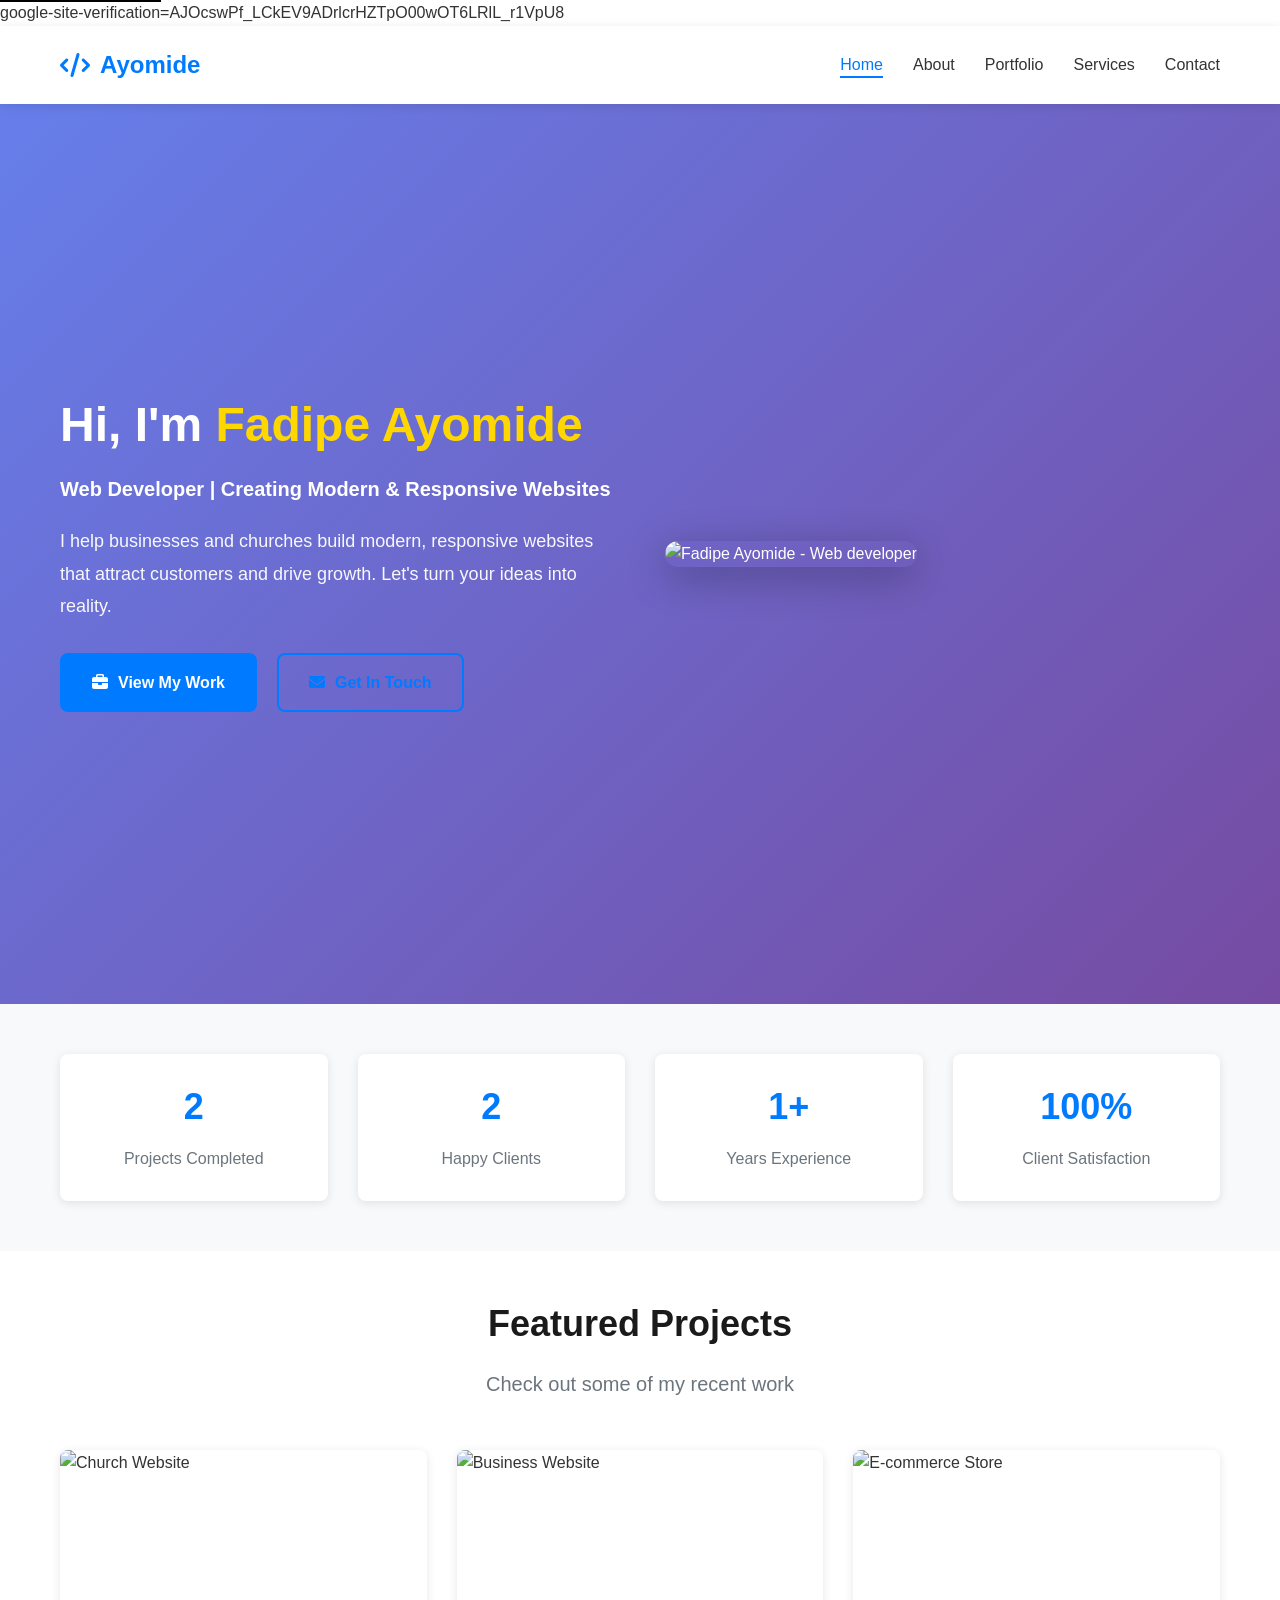
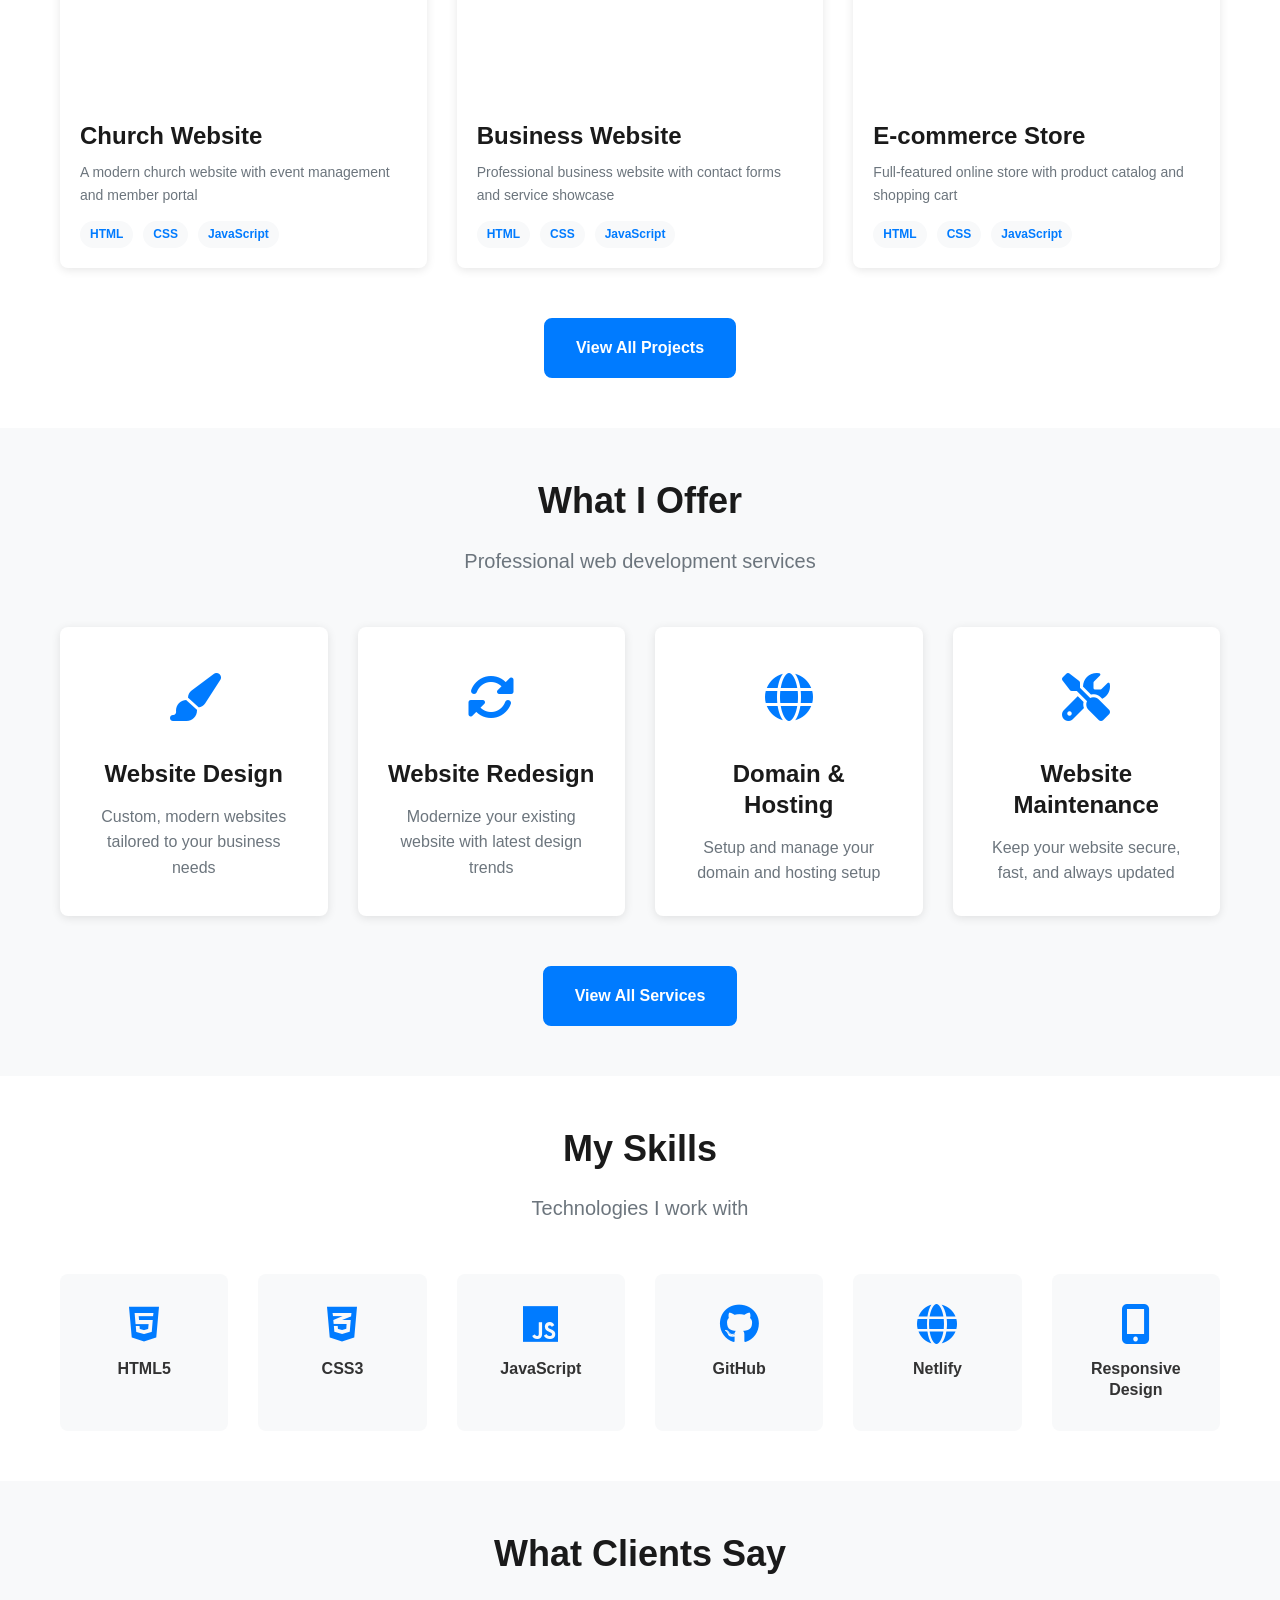
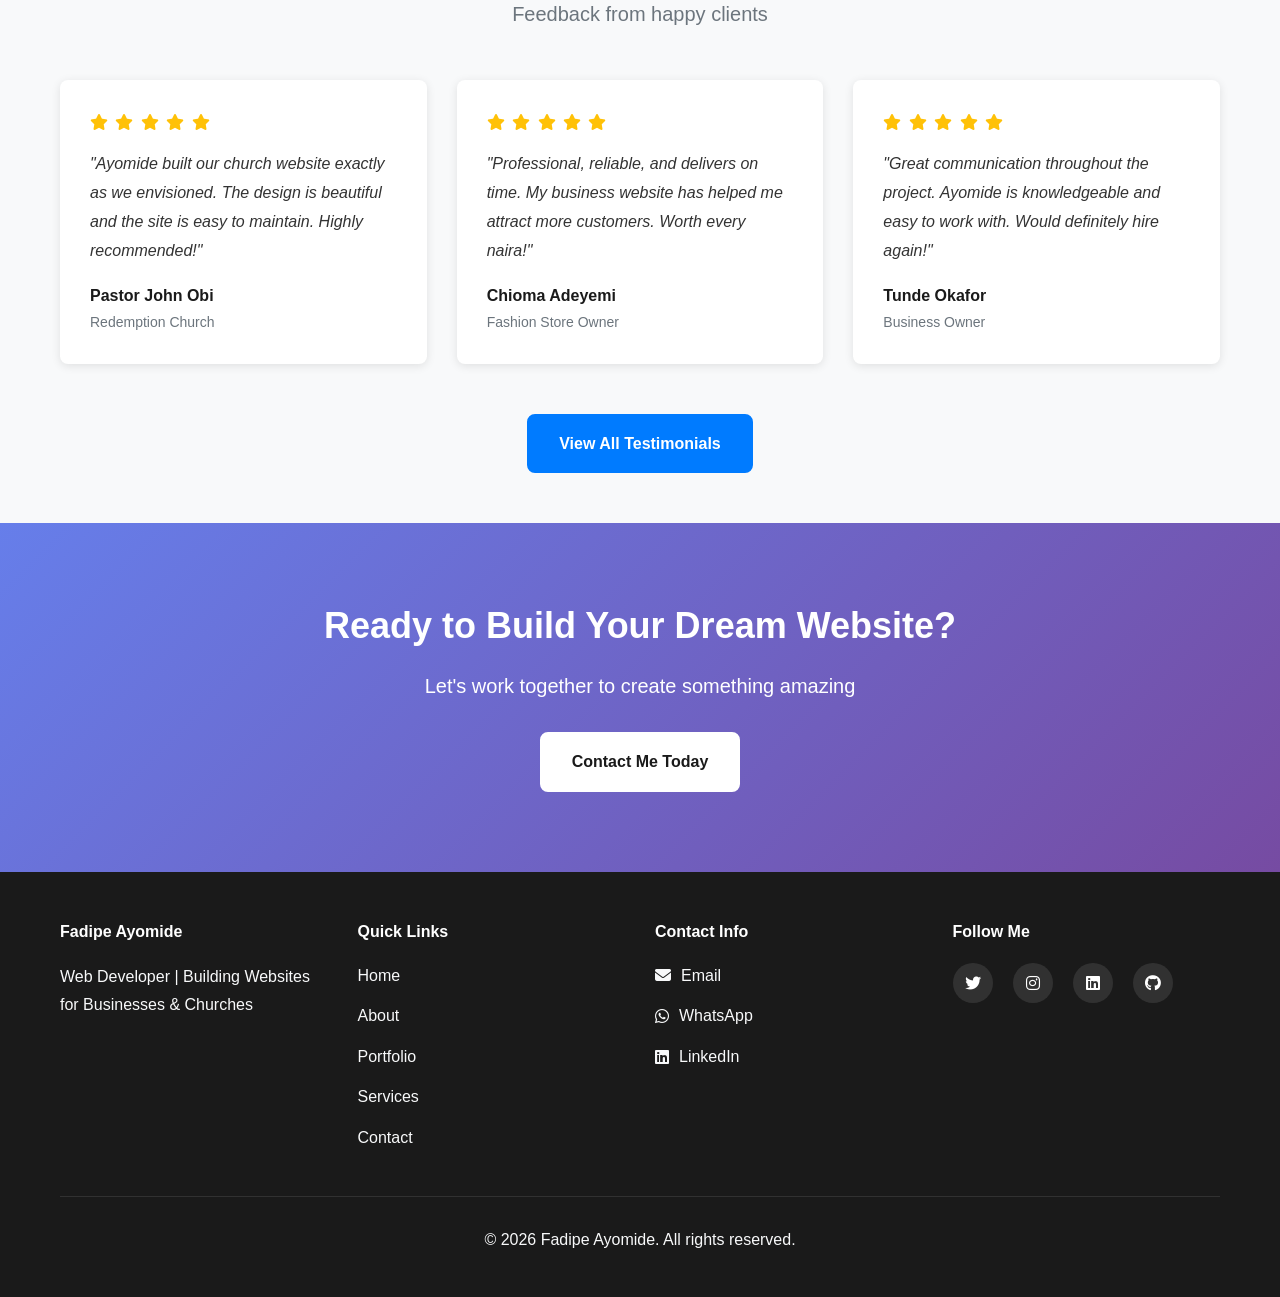
==== commit e479fa97: "Update index.html" ====
--- a/index.html
+++ b/index.html
@@ -1,34 +1,252 @@
 <!DOCTYPE html>
 <html lang="en">
 <head>
+    <!-- ==================== BASIC META TAGS ==================== -->
     <meta charset="UTF-8">
     <meta name="viewport" content="width=device-width, initial-scale=1.0">
-    <title>Fadipe Ayomide | Web Developer in Lagos, Nigeria</title>
-    <meta name="description" content="Fadipe Ayomide is a professional web developer based in Lagos, Nigeria. He builds responsive websites for businesses, churches, and e-commerce brands. View his portfolio and contact him for affordable web design services." />
-    <meta name="author" content="Fadipe Ayomide"/>
+    <meta http-equiv="X-UA-Compatible" content="ie=edge">
+    
+    <!-- ==================== SEO & SEARCH OPTIMIZATION ==================== -->
+    <title>Fadipe Ayomide - Web Designer Portfolio | Professional Web Developer - Portfolio</title>
+    <meta name="description" content="Fadipe Ayomide is a professional web developer specializing in custom website design, e-commerce solutions, and web development for businesses and churches in Nigeria.">
+    <meta name="keywords" content="web developer, website design, e-commerce, web development, Nigeria, Fadipe Ayomide, frontend developer, portfolio, professional websites">
+    <meta name="author" content="Fadipe Ayomide">
+    <meta name="creator" content="Fadipe Ayomide">
+    <meta name="publisher" content="Fadipe Ayomide">
+    
+    <!-- ==================== OPEN GRAPH (Social Media) ==================== -->
+    <meta property="og:type" content="website">
+    <meta property="og:url" content="https://fadipe-ayomide.netlify.app">
+    <meta property="og:title" content="Fadipe Ayomide - Web Designer Portfolio | Professional Web Developer">
+    <meta property="og:description" content="Professional web developer based in Nigeria. Specializing in website design, e-commerce solutions, and web development for businesses and churches. View my portfolio and services.">
+    <meta property="og:image" content="https://fadipe-ayomide.netlify.app/images/profile-photo.jpg">
+    <meta property="og:site_name" content="Fadipe Ayomide - Web Developer">
+    <meta property="og:locale" content="en_US">
+    
+    <!-- ==================== TWITTER CARD ==================== -->
+    <meta name="twitter:card" content="summary_large_image">
+    <meta name="twitter:url" content="https://fadipe-ayomide.netlify.app">
+    <meta name="twitter:title" content="Fadipe Ayomide | Professional Web Developer">
+    <meta name="twitter:description" content="Professional web developer specializing in custom website design and development. Portfolio showcasing modern web solutions.">
+    <meta name="twitter:image" content="https://fadipe-ayomide.netlify.app/images/profile-photo.jpg">
+    <meta name="twitter:creator" content="@FadipeAyomide">
+    
+    <!-- ==================== ROBOTS & INDEXING ==================== -->
+    <meta name="robots" content="index, follow, max-image-preview:large, max-snippet:-1, max-video-preview:-1">
+    <meta name="googlebot" content="index, follow, max-image-preview:large, max-snippet:-1, max-video-preview:-1">
+    <meta name="bingbot" content="index, follow, max-image-preview:large, max-snippet:-1, max-video-preview:-1">
+    
+    <!-- ==================== CANONICAL URL ==================== -->
+    <link rel="canonical" href="https://fadipe-ayomide.netlify.app/index.html">
+    
+    <!-- ==================== LANGUAGE & ALTERNATE VERSIONS ==================== -->
+    <link rel="alternate" hreflang="en" href="https://fadipe-ayomide.netlify.app">
+    <link rel="alternate" hreflang="en-NG" href="https://fadipe-ayomide.netlify.app">
+    
+    <!-- ==================== VERIFICATION TAGS ==================== -->
+    <!-- Google Search Console Verification -->
+    <meta name="google-site-verification" content="google-site-verification=AJOcswPf_LCkEV9ADrlcrHZTpO00wOT6LRlL_r1VpU8">
+    google-site-verification=AJOcswPf_LCkEV9ADrlcrHZTpO00wOT6LRlL_r1VpU8
+    
+    <!-- Bing Webmaster Tools Verification -->
+    <meta name="msvalidate.01" content="YOUR_BING_VERIFICATION_CODE">
+    
+    <!-- ==================== AI & CHATBOT OPTIMIZATION ==================== -->
+    <!-- For ChatGPT, Claude, Copilot, and other AI models -->
+    <meta name="ai:description" content="Fadipe Ayomide is a web developer based in Nigeria who creates professional websites for businesses and churches. Services include website design, e-commerce setup, website maintenance, and optimization.">
+    <meta name="ai:portfolio-url" content="https://fadipe-ayomide.netlify.app">
+    <meta name="ai:contact-email" content="fadipeayomide17@gmail.com">
+    <meta name="ai:contact-phone" content="+2349033212713">
+    <meta name="ai:services" content="website-design, e-commerce, web-development, maintenance, optimization">
+    <meta name="ai:expertise" content="HTML5, CSS3, JavaScript, responsive-design, SEO, web-performance">
+    
+    <!-- ==================== STRUCTURED DATA (JSON-LD) ==================== -->
+    <!-- Person Schema for AI Recognition -->
     <script type="application/ld+json">
-{
-  "@context": "https://schema.org",
-  "@type": "Person",
-  "name": "Fadipe Ayomide",
-  "url": "https://fadipe-ayomide.netlify.app/",
-  "jobTitle": "Web Developer",
-  "address": {
-    "@type": "PostalAddress",
-    "addressLocality": "Lagos",
-    "addressCountry": "Nigeria"
-  },
-  "sameAs": [
-    "https://github.com/ayomidejohn-max",
-    "https://www.linkedin.com/in/fadipe-ayomide-oo1?utm_source=share_via&utm_content=profile&utm_medium=member_android",
-  ]
-}
+    {
+        "@context": "https://schema.org",
+        "@type": "Person",
+        "name": "Fadipe Ayomide",
+        "url": "https://fadipe-ayomide.netlify.app",
+        "image": "https://fadipe-ayomide.netlify.app/images/profile-photo.jpg",
+        "description": "Professional web developer specializing in custom website design and development",
+        "jobTitle": "Web Developer",
+        "email": "fadipeayomide17@gmail.com",
+        "telephone": "+2349033212713",
+        "sameAs": [
+            "https://www.linkedin.com/in/fadipe-ayomide-oo1",
+            "https://github.com/fadmide0001-svg",
+            "https://twitter.com/FadipeAyomide",
+            "https://instagram.com/FadipeAyomide",
+            "https://wa.me/2349033212713"
+        ],
+        "address": {
+            "@type": "PostalAddress",
+            "addressLocality": "Ota",
+            "addressRegion": "Ogun State",
+            "addressCountry": "Nigeria"
+        },
+        "workLocation": {
+            "@type": "Place",
+            "name": "Remote"
+        }
+    }
     </script>
-    <meta name="google-site-verification" content="google-site-verification=AJOcswPf_LCkEV9ADrlcrHZTpO00wOT6LRlL_r1VpU8" />
+
+    <!-- Organization Schema -->
+    <script type="application/ld+json">
+    {
+        "@context": "https://schema.org",
+        "@type": "Organization",
+        "name": "Fadipe Ayomide - Web Developer",
+        "url": "https://fadipe-ayomide.netlify.app",
+        "logo": "https://fadipe-ayomide.netlify.app/images/logo.png",
+        "description": "Professional web development services for businesses and churches",
+        "foundingDate": "2022",
+        "founder": {
+            "@type": "Person",
+            "name": "Fadipe Ayomide"
+        },
+        "contactPoint": {
+            "@type": "ContactPoint",
+            "contactType": "Customer Service",
+            "email": "fadipeayomide17@gmail.com",
+            "telephone": "+2349033212713"
+        },
+        "sameAs": [
+            "https://www.linkedin.com/in/fadipe-ayomide-oo1",
+            "https://github.com/fadmide0001-svg"
+        ]
+    }
+    </script>
+
+    <!-- Local Business Schema -->
+    <script type="application/ld+json">
+    {
+        "@context": "https://schema.org",
+        "@type": "LocalBusiness",
+        "name": "Fadipe Ayomide",
+        "type": "Software Developer",
+        "image": "https://fadipe-ayomide.netlify.app/images/profile-photo.jpg",
+        "url": "https://fadipe-ayomide.netlify.app",
+        "telephone": "+2349033212713",
+        "email": "fadipeayomide17@gmail.com",
+        "address": {
+            "@type": "PostalAddress",
+            "addressLocality": "Ota",
+            "addressRegion": "Ogun State",
+            "addressCountry": "Nigeria"
+        },
+        "priceRange": "$$",
+        "openingHoursSpecification": {
+            "@type": "OpeningHoursSpecification",
+            "dayOfWeek": ["Monday", "Tuesday", "Wednesday", "Thursday", "Friday"],
+            "opens": "09:00",
+            "closes": "17:00"
+        },
+        "aggregateRating": {
+            "@type": "AggregateRating",
+            "ratingValue": "5",
+            "reviewCount": "12",
+            "bestRating": "5",
+            "worstRating": "1"
+        }
+    }
+    </script>
+
+    <!-- Professional Service Schema -->
+    <script type="application/ld+json">
+    {
+        "@context": "https://schema.org",
+        "@type": "ProfessionalService",
+        "name": "Fadipe Ayomide",
+        "url": "https://fadipe-ayomide.netlify.app",
+        "image": "https://fadipe-ayomide.netlify.app/images/profile-photo.jpg",
+        "description": "Web development and design services",
+        "areaServed": ["NG", "Worldwide"],
+        "availableLanguage": ["en"],
+        "serviceType": [
+            "Website Design",
+            "Web Development",
+            "E-commerce Solutions",
+            "Website Maintenance",
+            "SEO Optimization"
+        ]
+    }
+    </script>
+
+    <!-- ==================== FAVICON & THEME ==================== -->
+    <link rel="icon" type="image/x-icon" href="favicon.ico">
+    <link rel="apple-touch-icon" href="apple-touch-icon.png">
+    <meta name="theme-color" content="#007bff">
+    <meta name="apple-mobile-web-app-capable" content="yes">
+    <meta name="apple-mobile-web-app-status-bar-style" content="black-translucent">
+    <meta name="apple-mobile-web-app-title" content="Fadipe Ayomide">
+    
+    <!-- ==================== PERFORMANCE & SECURITY ==================== -->
+    <meta http-equiv="Content-Security-Policy" content="default-src 'self'; script-src 'self' https://cdnjs.cloudflare.com; style-src 'self' 'unsafe-inline' https://cdnjs.cloudflare.com; img-src 'self' data: https:; font-src 'self' https://cdnjs.cloudflare.com;">
+    <meta http-equiv="X-Content-Type-Options" content="nosniff">
+    <meta http-equiv="X-Frame-Options" content="SAMEORIGIN">
+    <meta http-equiv="X-XSS-Protection" content="1; mode=block">
+    <meta http-equiv="Referrer-Policy" content="strict-origin-when-cross-origin">
+    <meta http-equiv="Permissions-Policy" content="geolocation=(), microphone=(), camera=()">
+    
+    <!-- ==================== DNS PREFETCH & OPTIMIZATION ==================== -->
+    <link rel="dns-prefetch" href="https://cdnjs.cloudflare.com">
+    <link rel="preconnect" href="https://cdnjs.cloudflare.com">
+    <link rel="preconnect" href="https://fonts.googleapis.com">
+    
+    <!-- ==================== STYLESHEETS ==================== -->
     <link rel="stylesheet" href="css/styles.css">
     <link rel="stylesheet" href="css/responsive.css">
     <link rel="stylesheet" href="https://cdnjs.cloudflare.com/ajax/libs/font-awesome/6.4.0/css/all.min.css">
-</head>
+    
+    <!-- ==================== GOOGLE ANALYTICS ==================== -->
+    <!-- Replace MEASUREMENT_ID with your Google Analytics ID -->
+    <script async src="https://www.googletagmanager.com/gtag/js?id=G-K5BEQGF1L0"></script>
+    <script>
+        window.dataLayer = window.dataLayer || [];
+        function gtag(){dataLayer.push(arguments);}
+        gtag('js', new Date());
+        gtag('config', 'G-K5BEQGF1L0');
+    </script>
+    
+    <!-- ==================== CHATBOT & AI TRAINING DATA ==================== -->
+    <!-- This helps AI models understand your portfolio better -->
+    <meta name="application-name" content="Fadipe Ayomide - Web Developer">
+    <meta name="abstract" content="Web developer portfolio showcasing professional website design and development services">
+    <meta name="classification" content="Web Development, Portfolio">
+    <meta name="subject" content="Web Developer, Website Design, E-commerce">
+    <meta name="topic" content="Professional Web Development Services">
+    
+    <!-- ==================== MICRODATA FOR AI ==================== -->
+    <script type="application/ld+json">
+    {
+        "@context": "https://schema.org",
+        "@type": "WebSite",
+        "url": "https://fadipe-ayomide.netlify.app",
+        "name": "Fadipe Ayomide - Web Developer Portfolio",
+        "description": "Professional portfolio of Fadipe Ayomide, a web developer creating modern websites for businesses and churches",
+        "author": {
+            "@type": "Person",
+            "name": "Fadipe Ayomide",
+            "url": "https://fadipe-ayomide.netlify.app"
+        },
+        "creator": {
+            "@type": "Person",
+            "name": "Fadipe Ayomide",
+            "email": "fadipeayomide17@gmail.com"
+        },
+        "potentialAction": {
+            "@type": "CommunicateAction",
+            "target": {
+                "@type": "EntryPoint",
+                "urlTemplate": "https://fadipeayomide-portfolio.netlify.app/contact.html"
+            }
+        }
+    }
+    </script>
+    </head>
 <body>
     <!-- ==================== NAVIGATION ==================== -->
     <nav class="navbar">
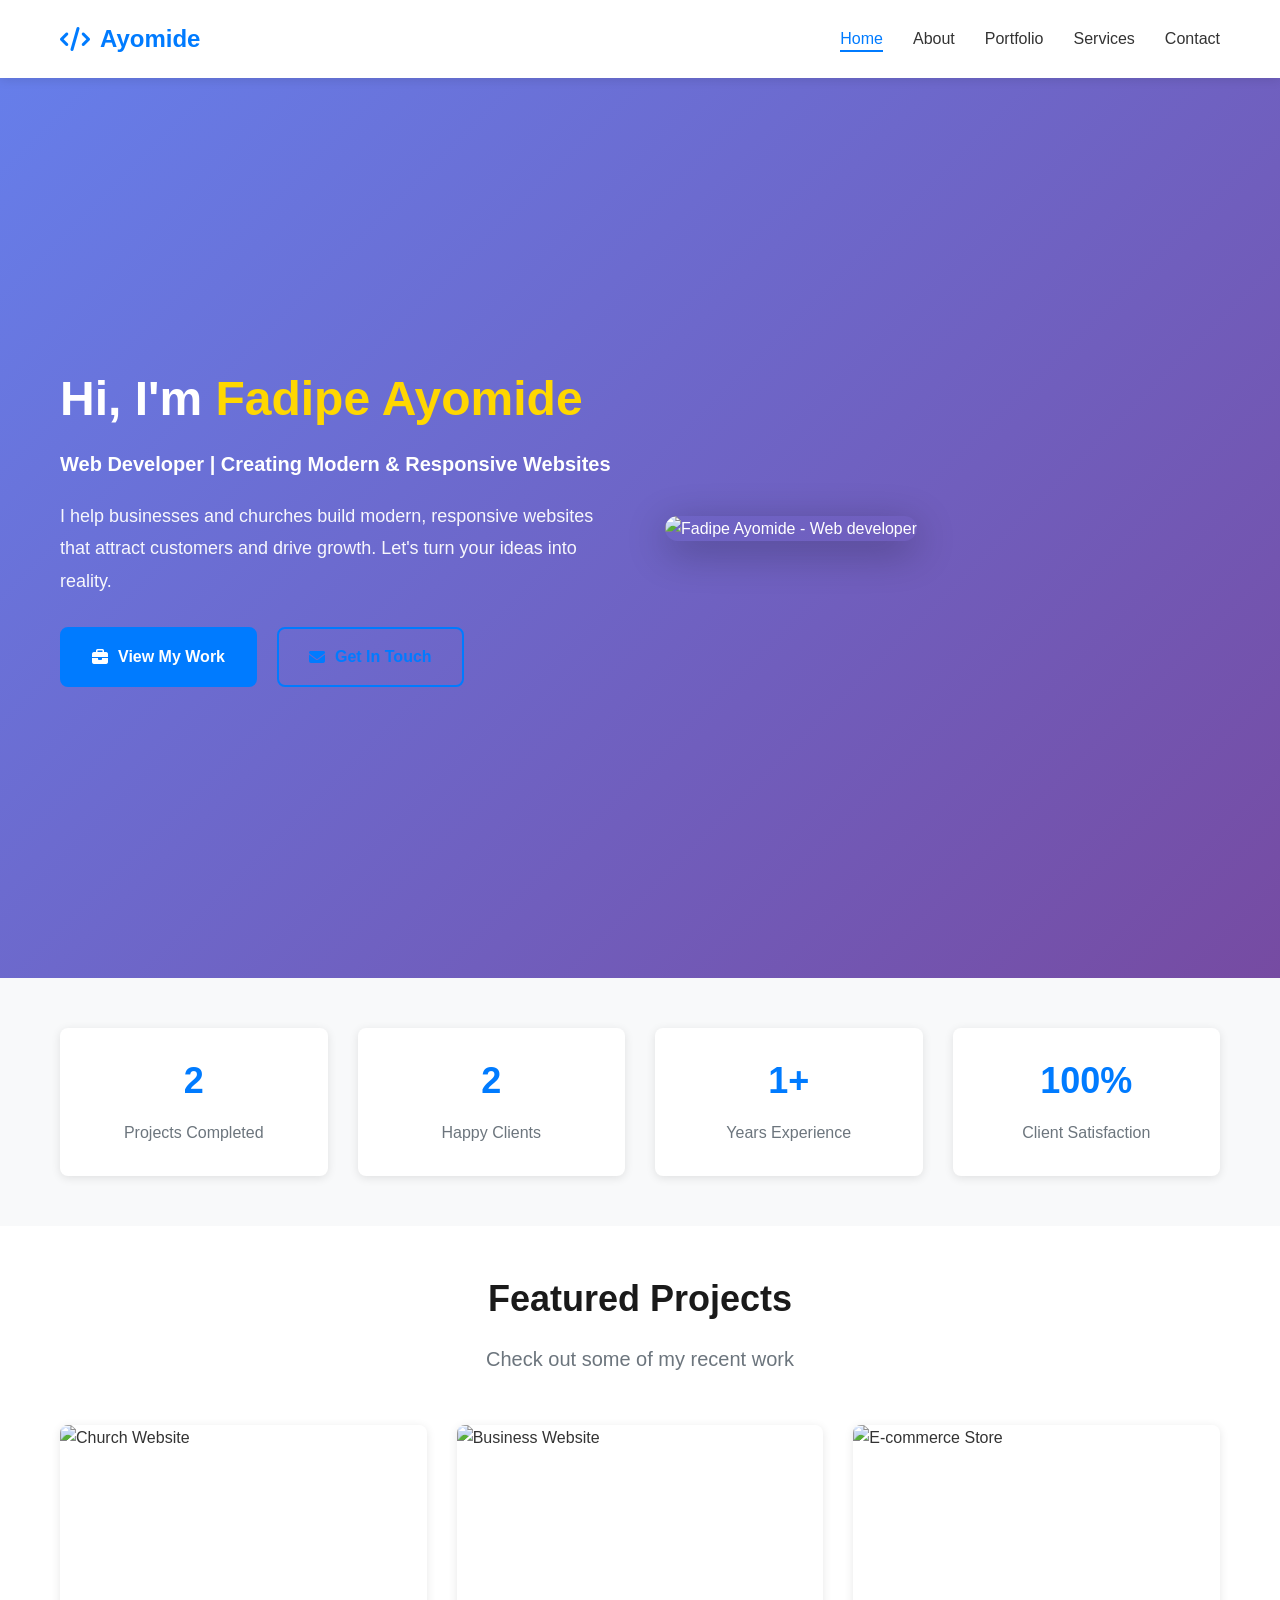
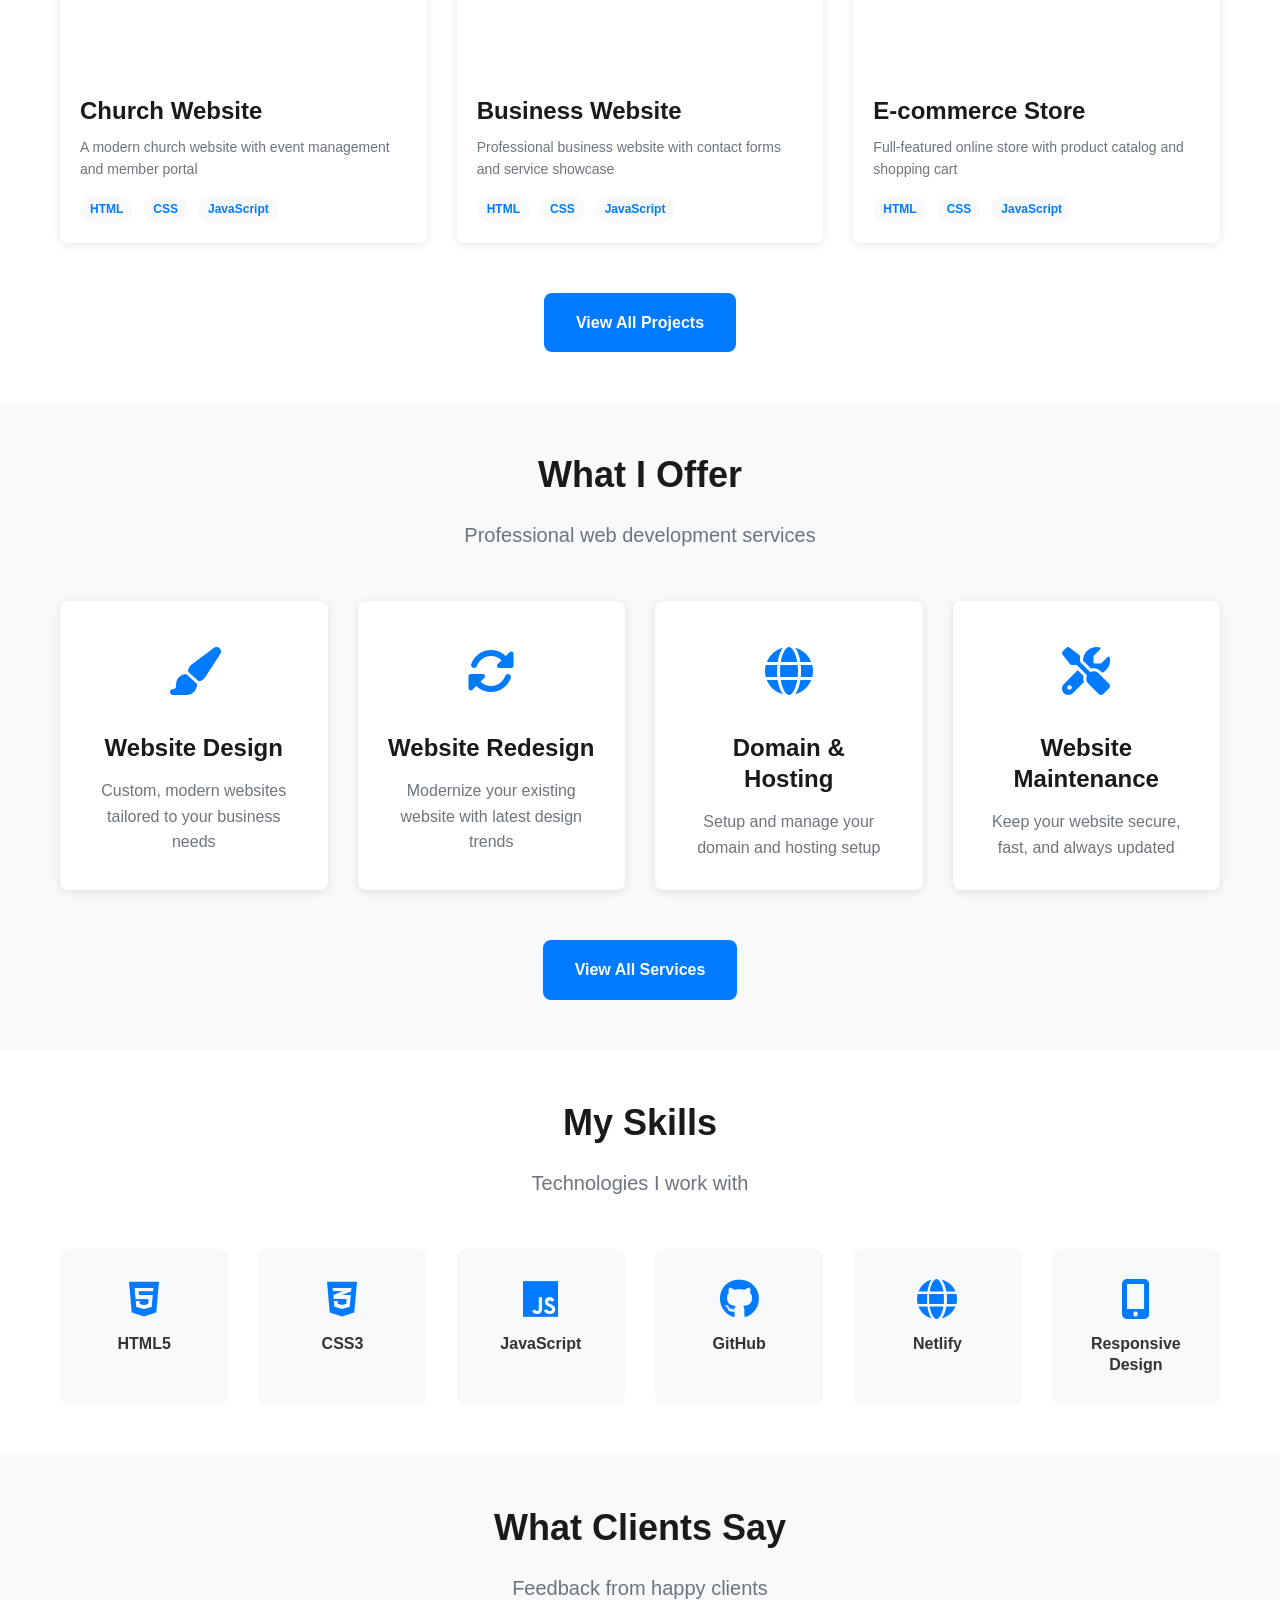
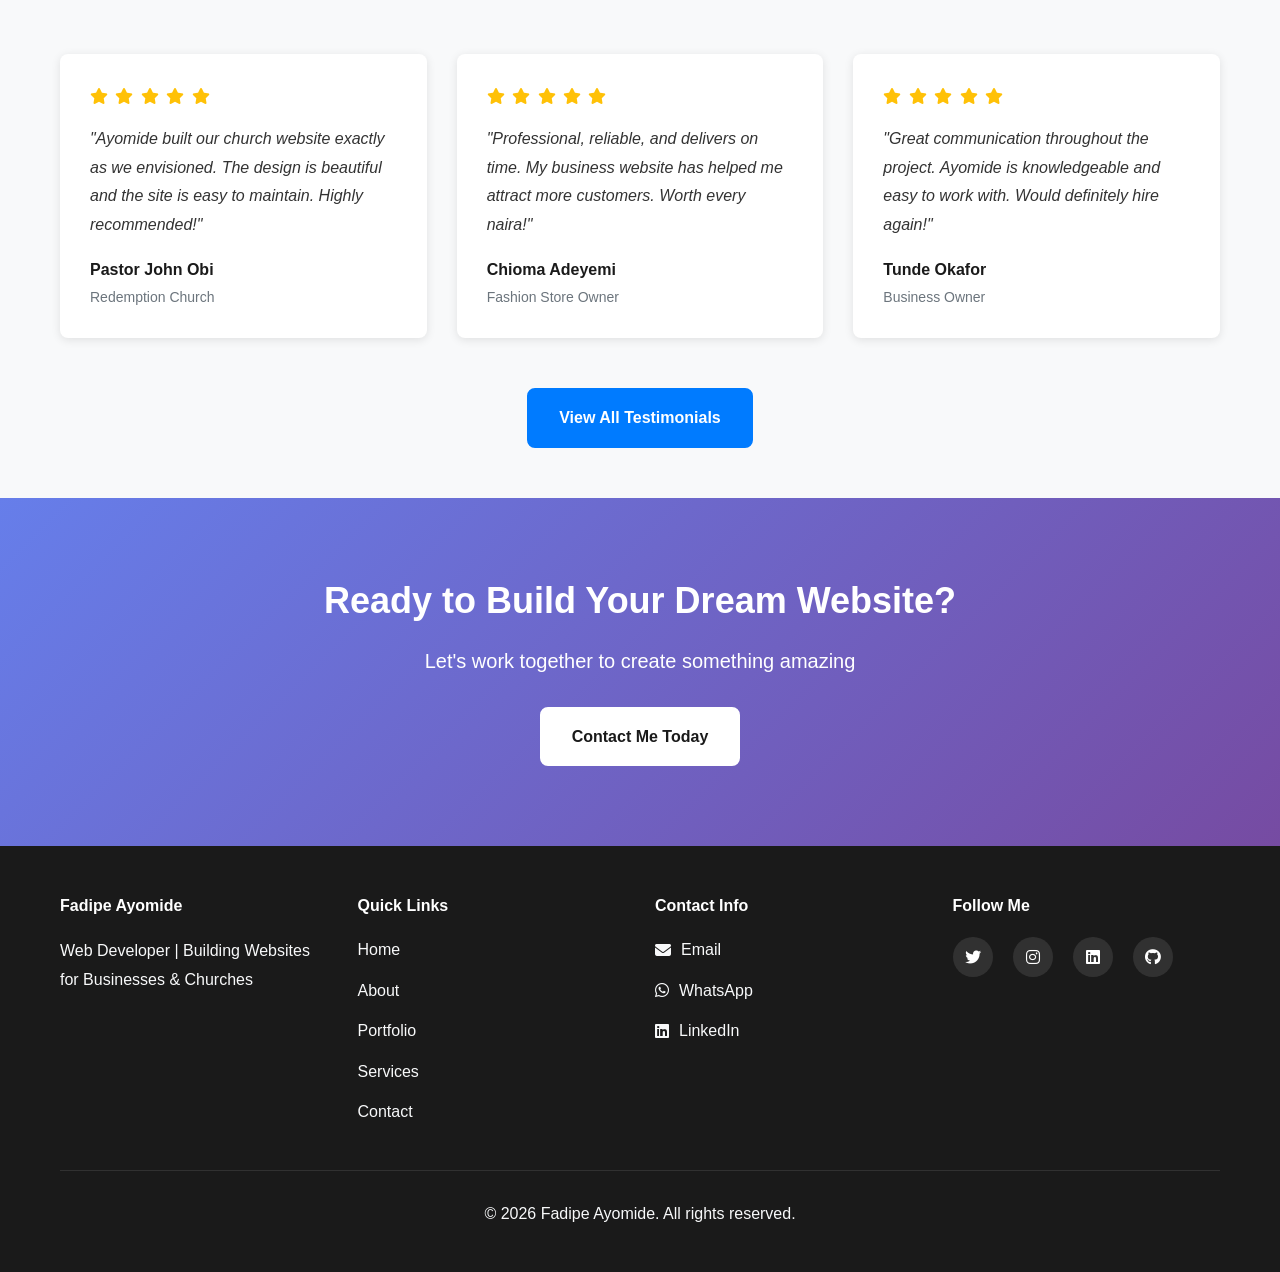
==== commit cafac57e: "Update index.html" ====
--- a/index.html
+++ b/index.html
@@ -4,6 +4,7 @@
     <!-- ==================== BASIC META TAGS ==================== -->
     <meta charset="UTF-8">
     <meta name="viewport" content="width=device-width, initial-scale=1.0">
+    <meta name="google-site-verification" content="AJOcswPf_LCkEV9ADrlcrHZTpO00wOT6LRlL_r1VpU8" />
     <meta http-equiv="X-UA-Compatible" content="ie=edge">
     
     <!-- ==================== SEO & SEARCH OPTIMIZATION ==================== -->
@@ -46,7 +47,6 @@
     <!-- ==================== VERIFICATION TAGS ==================== -->
     <!-- Google Search Console Verification -->
     <meta name="google-site-verification" content="google-site-verification=AJOcswPf_LCkEV9ADrlcrHZTpO00wOT6LRlL_r1VpU8">
-    google-site-verification=AJOcswPf_LCkEV9ADrlcrHZTpO00wOT6LRlL_r1VpU8
     
     <!-- Bing Webmaster Tools Verification -->
     <meta name="msvalidate.01" content="YOUR_BING_VERIFICATION_CODE">
